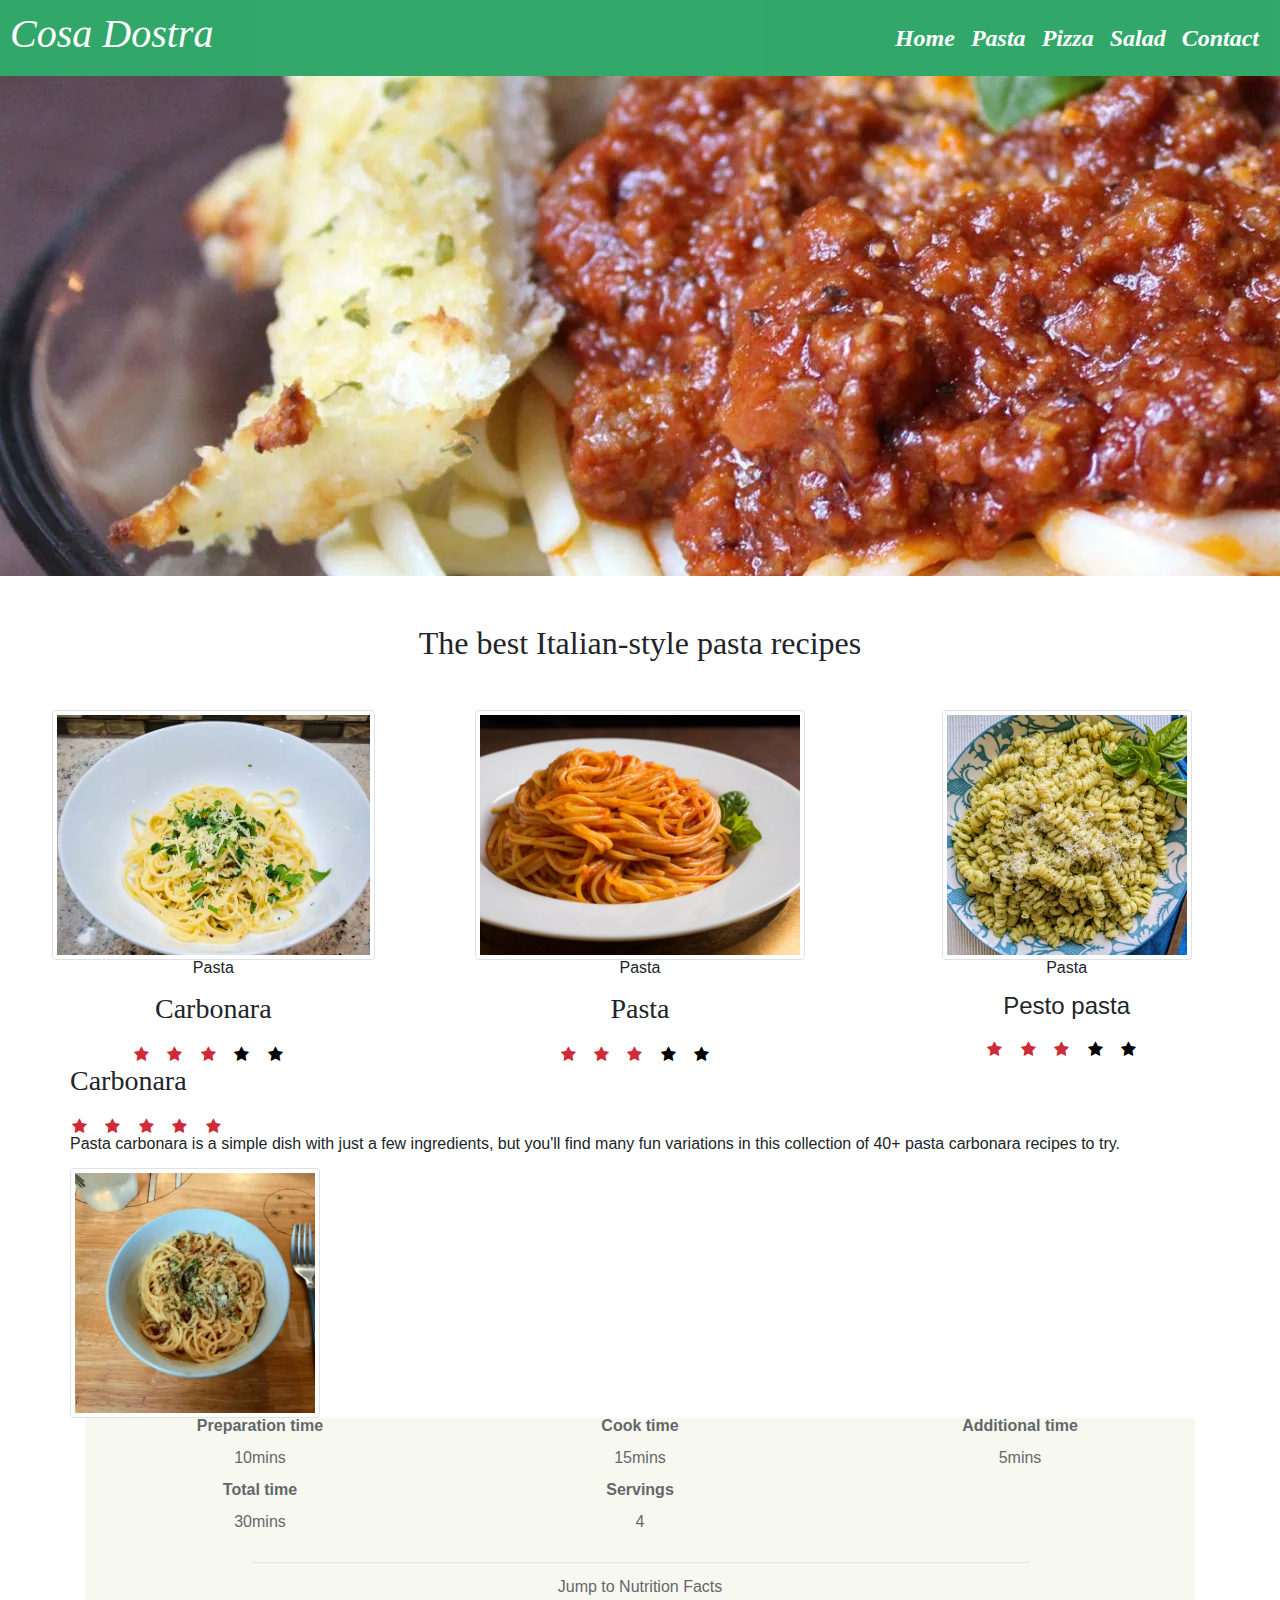
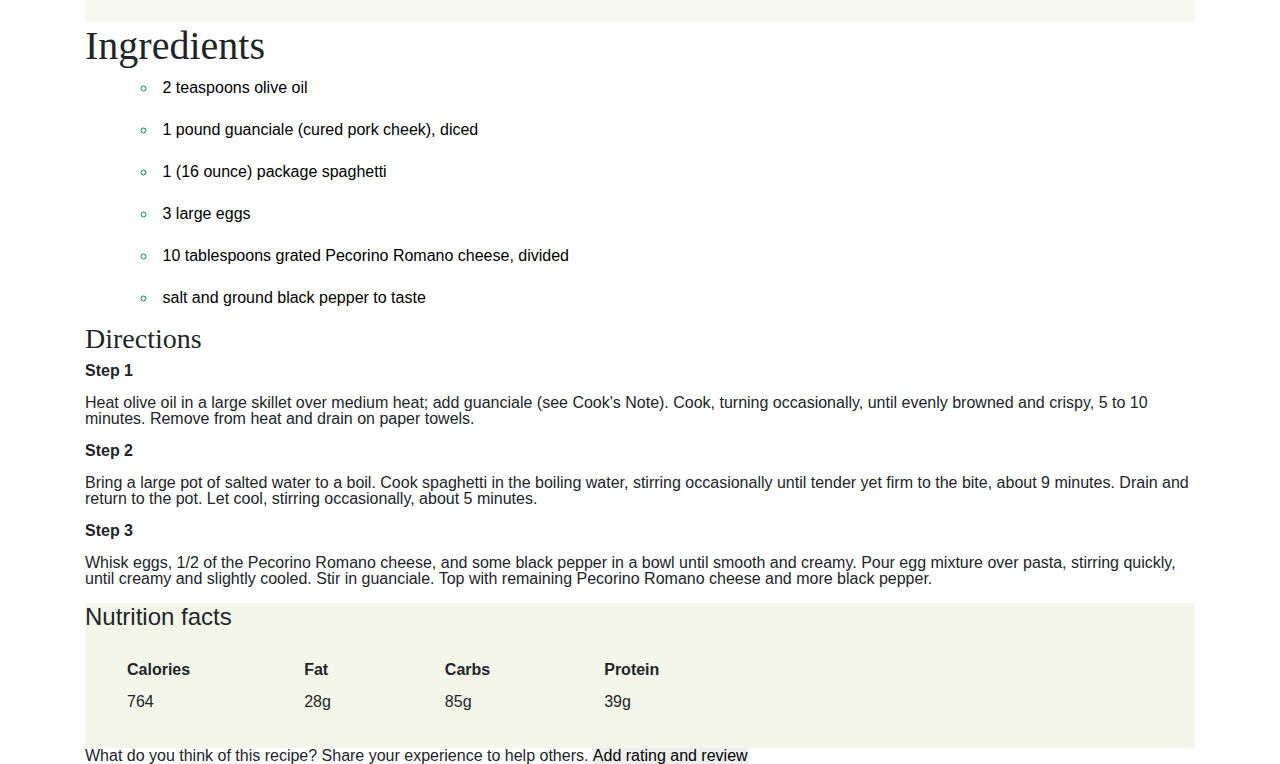
==== Pasta/index.html @ 14c946cf "fix header" ====
<!DOCTYPE html>
<html lang="en">

<head>
    <meta charset="UTF-8">
    <meta http-equiv="X-UA-Compatible" content="IE=edge">
    <meta name="viewport" content="width=device-width, initial-scale=1.0">
    <!--Bootstrap CSS -->
    <link rel="stylesheet" href="https://cdn.jsdelivr.net/npm/bootstrap@4.3.1/dist/css/bootstrap.min.css" integrity="sha384-ggOyR0iXCbMQv3Xipma34MD+dH/1fQ784/j6cY/iJTQUOhcWr7x9JvoRxT2MZw1T" crossorigin="anonymous">
    <link rel="stylesheet" href="style.css" />
    <title>The best Italian-style pasta recipes</title>
</head>

<body>
 <div class="pasta">
    <div class="nav-container">
        <div class="row">
            <div class="col-3">
                <h1 class="cosadostra">Cosa&nbsp;Dostra</h1>
            </div>
            <div class="col-9 align-self-end justify-content-end align-content-end">
                <div class="row justify-content-end">
                    <ul id="home">
                        <li><a href="#" class="">Home</a>
                        </li>
                        <li>
                            <a href="./Pasta/index.html" class="">Pasta</a>
                        </li>
                        <li>
                            <a
                            href="./Pizza/index.html" class="">Pizza</a>
                        </li>
                        <li>
                            <a
                            href="./Salad/index.html" class="">Salad</a>
                        </li>
                        <li>
                            <a href="#contact" class="">Contact</a>
                        </li>
                    </ul>
                </div>
            </div>
        </div>
    </div>
    <div class="pasta-recepies">
        <div class="main-image">
            <image src="../assets/pasta-main-image.jpg"></image>
            <div class="container-fluid">
                <h2 class="text-center my-5">The best Italian-style pasta recipes</h2>
                <div class="row">
                    <div class="col-sm-4">
                        <img class="img-thumbnail mx-auto d-block" src="../assets/spagetti-aglio-e-olio.jpg"></img>
                        <p class="text-center">Pasta</p>
                        <h3 class="text-weight-bolt text-center">Carbonara</h3>
                        <div class="raiting">
                            <link rel="stylesheet" href="https://cdnjs.cloudflare.com/ajax/libs/font-awesome/4.7.0/css/font-awesome.min.css">
                            <span class="fa fa-star checked"></span>
                            <span class="fa fa-star checked"></span>
                            <span class="fa fa-star checked"></span>
                            <span class="fa fa-star"></span>
                            <span class="fa fa-star"></span>
                        </div>
                    </div>
                    <div class="col-sm-4">
                        <img class="img-thumbnail mx-auto d-block" src="../assets/pasta.jpg"></img>
                        <p class="text-center">Pasta</p>
                        <h3 class="text-weight-bolt text-center">Pasta</h3>
                        <div class="raiting">
                            <link rel="stylesheet" href="https://cdnjs.cloudflare.com/ajax/libs/font-awesome/4.7.0/css/font-awesome.min.css">
                            <span class="fa fa-star checked"></span>
                            <span class="fa fa-star checked"></span>
                            <span class="fa fa-star checked"></span>
                            <span class="fa fa-star"></span>
                            <span class="fa fa-star"></span>
                        </div>
                    </div>
                    <div class="col-sm-4">
                        <img class="img-thumbnail mx-auto d-block" src="../assets/pesto-pasta.jpg"></img>
                        <p class="text-center">Pasta</p>
                        <h4 class="text-center">Pesto pasta</h4>
                        <div class="raiting">
                            <link rel="stylesheet" href="https://cdnjs.cloudflare.com/ajax/libs/font-awesome/4.7.0/css/font-awesome.min.css">
                            <span class="fa fa-star checked"></span>
                            <span class="fa fa-star checked"></span>
                            <span class="fa fa-star checked"></span>
                            <span class="fa fa-star"></span>
                            <span class="fa fa-star"></span>
                        </div>
                    </div>
                </div>
            </div>
            <div class="full-recepie">
                <div class="container">
                    <div class="row">
                        <div class="column-sm">
                            <h3>Carbonara</h3>
                            <div class="raiting">
                                <link rel="stylesheet" href="https://cdnjs.cloudflare.com/ajax/libs/font-awesome/4.7.0/css/font-awesome.min.css">
                                <span class="fa fa-star checked"></span>
                                <span class="fa fa-star checked"></span>
                                <span class="fa fa-star checked"></span>
                                <span class="fa fa-star checked"></span>
                                <span class="fa fa-star checked"></span>
                            </div>
                        </div>
                    </div>
                    <div class="row">
                        <div class="column-ml">
                            <p>Pasta carbonara is a simple dish with just a few ingredients, but you'll find many fun variations in this collection of 40+ pasta carbonara recipes to try.</p>
                        </div>
                    </div>
                    <div class="row">
                        <div class="column-sm">
                            <img class="img-thumbnail px-auto" src="../assets/carbonara.jpg">
                        </div>
                </div>
                <div class="recipe-data">
                    <div class="row">
                        <div class="col-sm">
                            <p class="font-weight-bold text-center">Preparation time</p>
                            <p class="text-center">10mins</p>
                        </div>
                        <div class="col-sm">
                            <p class="font-weight-bold text-center">Cook time</p>
                            <p class="text-center">15mins</p>
                        </div>
                        <div class="col-sm">
                            <p class="font-weight-bold text-center">Additional time</p>
                            <p class="text-center">5mins</p>
                        </div>
                    </div>
                    <div class="row">
                        <div class="col-sm">
                            <p class="font-weight-bold text-center">Total time</p>
                            <p class="text-center">30mins</p>
                        </div>
                        <div class="col-sm">
                            <p class="font-weight-bold text-center">Servings</p>
                            <p class="text-center">4</p>
                        </div>
                        <div class="col-sm">
                        </div>
                    </div>
                    <hr>
                    <div class="jump-to">
                        <p  class="text-center">Jump to Nutrition Facts</p>
                    </div>
                </div>
                <div class="ingredients">
                    <h1>Ingredients</h1>
                    <ul>
                        <li>
                            <span>
                                2 teaspoons olive oil
                            </span>
                            
                        </li>
                        <br>
                        <li>
                            <span>
                                1 pound guanciale (cured pork cheek), diced
                            </span>
                        </li>
                        <br>
                        <li>
                            <span>
                            1 (16 ounce) package spaghetti
                            <span>
                        </li>
                        <br>
                        <li>
                            <span>
                            3 large eggs
                            </span>
                        </li>
                        <br>
                        <li>
                            <span>
                            10 tablespoons grated Pecorino Romano cheese, divided
                            </span>
                        </li>
                        <br>
                        <li>
                            <span>
                                salt and ground black pepper to taste
                            </span>
                        </li>
                    </ul>
                </div>
                <div class="directions">
                    <h3>Directions</h3>
                    <p class="font-weight-bold">Step 1</p>
                    <p>Heat olive oil in a large skillet over medium heat; add guanciale (see Cook's Note). Cook, turning occasionally, until evenly browned and crispy, 5 to 10 minutes. Remove from heat and drain on paper towels.</p>
                    <p class="font-weight-bold">Step 2</p>
                    <p>Bring a large pot of salted water to a boil. Cook spaghetti in the boiling water, stirring occasionally until tender yet firm to the bite, about 9 minutes. Drain and return to the pot. Let cool, stirring occasionally, about 5 minutes.</p>
                    <p class="font-weight-bold">Step 3</p>
                    <p>Whisk eggs, 1/2 of the Pecorino Romano cheese, and some black pepper in a bowl until smooth and creamy. Pour egg mixture over pasta, stirring quickly, until creamy and slightly cooled. Stir in guanciale. Top with remaining Pecorino Romano cheese and more black pepper.</p>
                </div>
                <div class="nutrition-facts">
                    <div class="row">
                        <div class="col">
                            <h4>Nutrition facts</h4>
                        </div>
                    </div>
                    <div class="row">
                        <div class="col-xs">
                            <p class="font-weight-bold">Calories</p>
                            <p>764</p>
                        </div>
                        <div class="col-xs">
                            <p class="font-weight-bold">Fat</p>
                            <p>28g</p>
                        </div>
                        <div class="col-xs">
                            <p class="font-weight-bold">Carbs</p>
                            <p>85g</p>
                        </div>
                        <div class="col-xs">
                            <p class="font-weight-bold">Protein</p>
                            <p>39g</p>
                        </div>
                    </div>
                </div>
            <div class="votation">

            What do you think of this recipe? Share your experience to help others.
            <button>Add rating and review</button>
        </div>
</body>

</html>
---- Pasta/style.css ----
/* http://meyerweb.com/eric/tools/css/reset/ 
   v2.0 | 20110126
   License: none (public domain)
*/
* {
	margin: 0;
	padding: 0;
	border: 0;
	font-size: 100%;
	font: inherit;
	vertical-align: baseline;
}
/* HTML5 display-role reset for older browsers */
article, aside, details, figcaption, figure, 
footer, header, hgroup, menu, nav, section {
	display: block;
}
body {
	line-height: 1;
}
ol, ul {
	list-style: none;
}
blockquote, q {
	quotes: none;
}
blockquote:before, blockquote:after,
q:before, q:after {
	content: '';
	content: none;
}
table {
	border-collapse: collapse;
	border-spacing: 0;
}
body::-webkit-scrollbar{
  display: none;
}

@import url('https://fonts.googleapis.com/css2?family=Fasthand&family=Libre+Baskerville:ital,wght@0,400;0,700;1,400&display=swap');
@import url('https://fonts.googleapis.com/css?family=Open+Sans&display=swap');
@import url('https://fonts.googleapis.com/css2?family=Fasthand&family=Libre+Baskerville:ital,wght@0,400;0,700;1,400&display=swap');


.nav-container {
	padding: 10px;
  background-color: #009246;
  color:white;
  opacity: 0.8;
  font-family: Fasthand, serif;
  font-style:italic;
  width:100;
}


.nav-container ul li a {
  font-size: 1.5em;
  font-weight: bold;
  border-radius: 20px;
  padding: 6px;
  color:white;	
}

.nav-container ul li a:hover {
background: white;
color: #009246;
text-decoration: none;  
}

li {
  display: inline-block;
  margin-top: 10px;
}

ul {
  margin-right: 20px;
}

header ul li a {
  font-size: 1.5em;
  font-weight: bold;
  border-radius: 20px;
  padding: 6px;
  color:white;	
}

header ul li a:hover {
background: white;
color: #009246;
text-decoration: none;  
}

h1,h2,h3 {
	font-family: "Libre Baskerville", serif;
}
* {
	margin: 0;
	padding: 0;
	border: 0;
	font-size: 100%;
	font: inherit;
	vertical-align: baseline;
}
/* HTML5 display-role reset for older browsers */
article, aside, details, figcaption, figure, 
footer, header, hgroup, menu, nav, section {
	display: block;
}
body {
	line-height: 1;
}
.nav-container ol, ul {
	list-style: none;
}
blockquote, q {
	quotes: none;
}
blockquote:before, blockquote:after,
q:before, q:after {
	content: '';
	content: none;
}
table {
	border-collapse: collapse;
	border-spacing: 0;
}
.pasta div {
	border:2 px solid black;
}
.recepie-image img {
	max-width: 50%; 	
}
.main-image image {
	max-height: 20%;
}
.raiting .checked {
  color: #CE2B37;
}
.carbonara {
	border: 2 px solid black;
	padding-left: auto;
	padding-right: auto;
	width: 70%;
	padding-left: 10%;
}
.recipe-data {
	background-color: #f5f6ea;
	opacity: 0.7;
}
.recipe-data .jump-to {
	padding-left: auto;
	padding-right: auto;
	padding-bottom: 1%;
}
.recipe-data hr {
	color: black;
	width: 70%;
	margin-left: auto;
	margin-right: auto;
}
.ingredients ul {
	padding-left: 5%;
}
.ingredients ul > li {
	color: #009246;
	display: list-item;
	list-style-position: inside;
	list-style-type: circle;
}
.ingredients ul > li:hover {
	color: #CE2B37;
	
}
.ingredients ul>li span {
	color: black;
}
.raiting {
    overflow: hidden; 
    text-align: center;
}
.raiting span {
    color: black;
    display: inline-block;
    /* float:left;  remove */
    margin: 10px 10px 0 0;
    padding: 2px 2px;
}
.nutrition-facts {
	background-color: #f5f6ea;
}
.nutrition-facts .row {
	padding-bottom: 2%;
}
.nutrition-facts .row .col-xs {
	padding-right: 5%;
	padding-left: 5%;
}

.img-thumbnail {
	max-width: max-content;
  max-height: 250px;
}
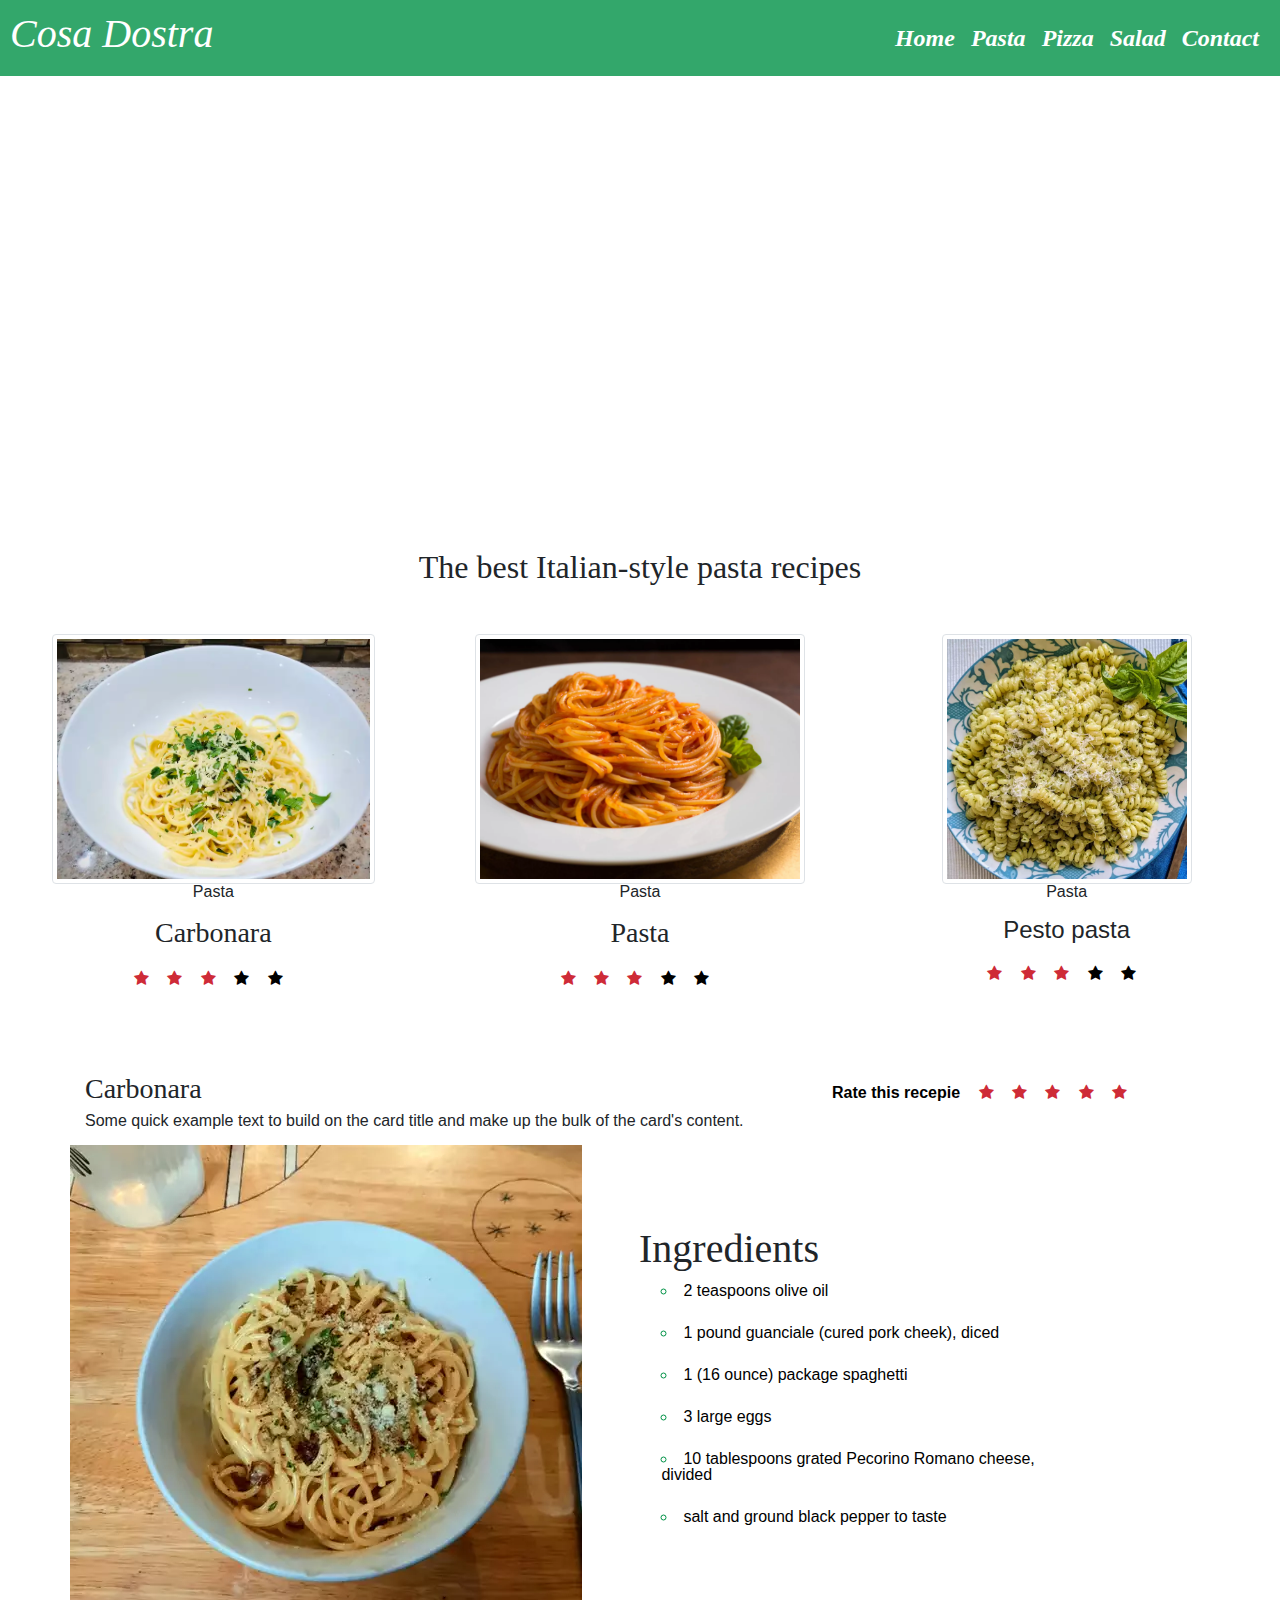
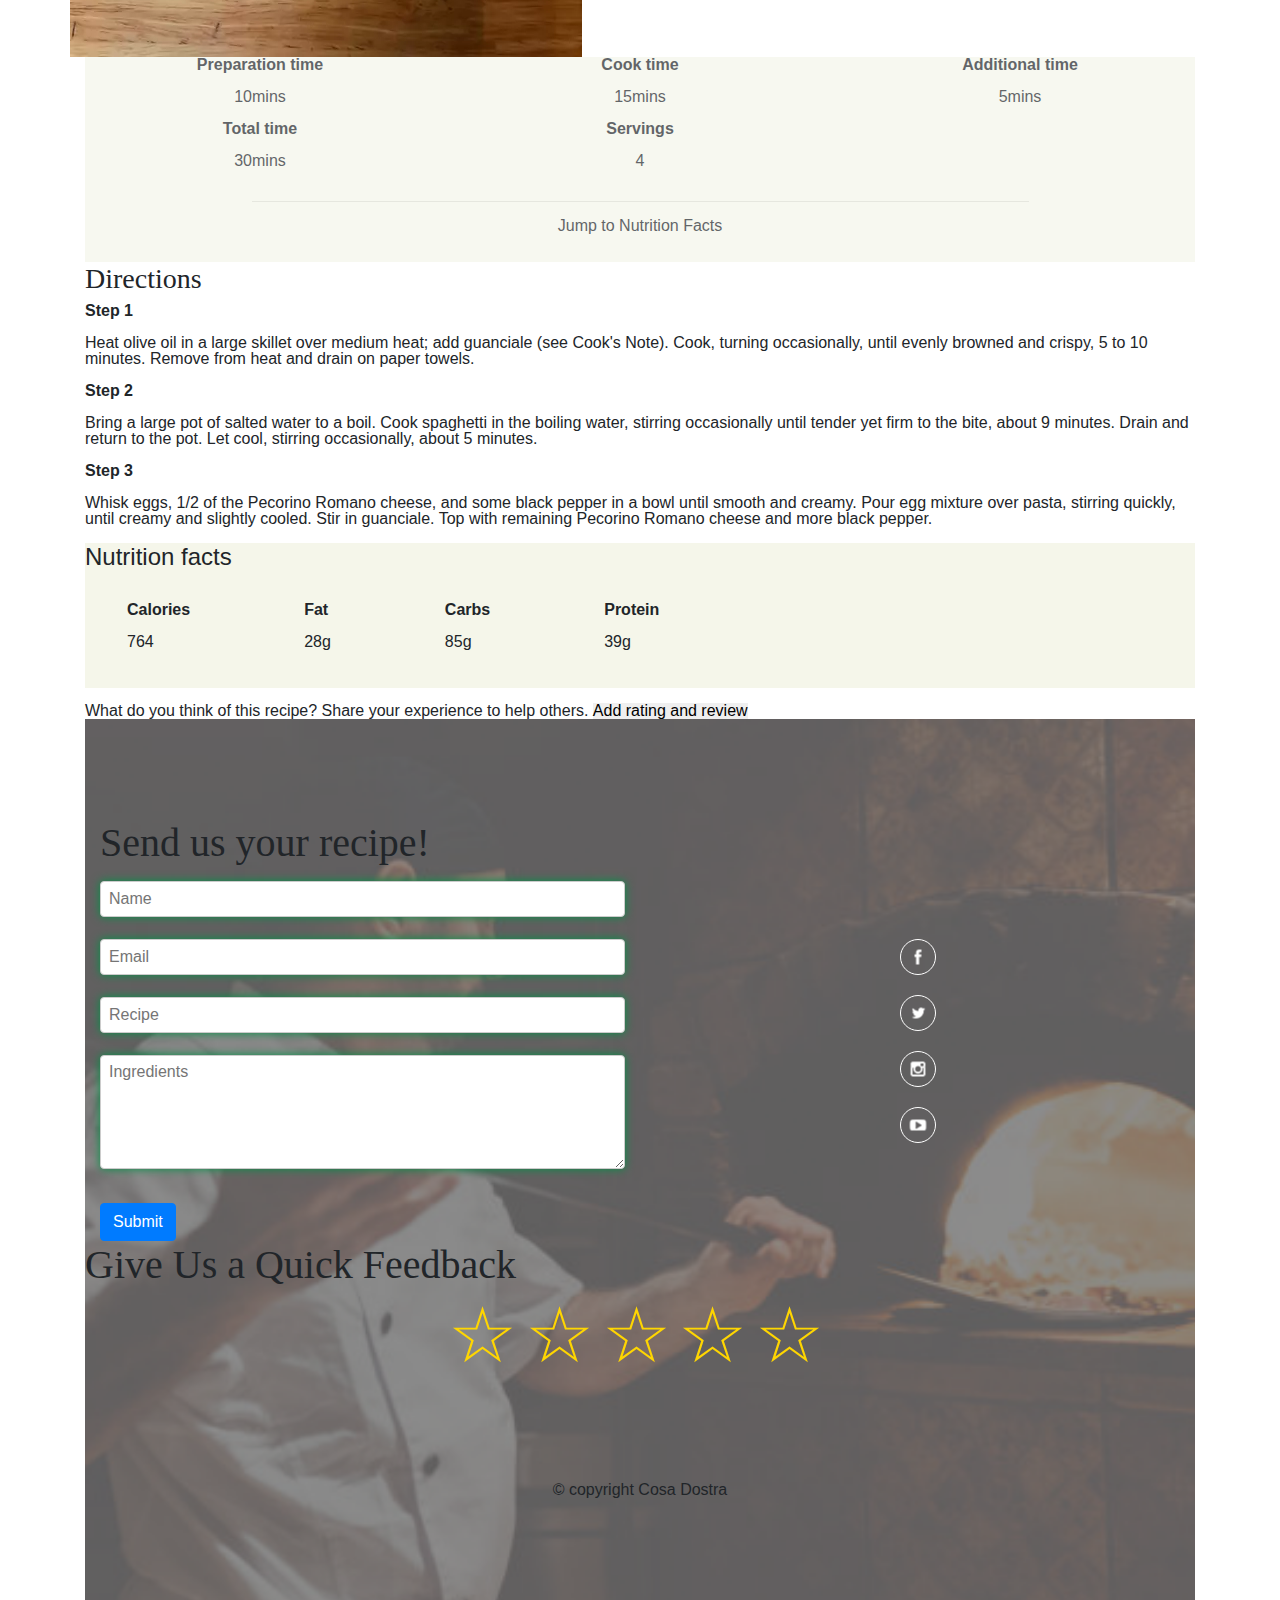
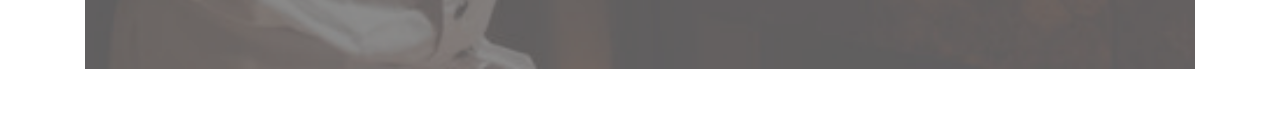
==== commit c89d4552: "change main image improve recepie body" ====
--- a/Pasta/index.html
+++ b/Pasta/index.html
@@ -44,7 +44,7 @@
     </div>
     <div class="pasta-recepies">
         <div class="main-image">
-            <image src="../assets/pasta-main-image.jpg"></image>
+            <div class="img" src="../assets/welcome_img.jpg"></div>
             <div class="container-fluid">
                 <h2 class="text-center my-5">The best Italian-style pasta recipes</h2>
                 <div class="row">
@@ -92,9 +92,13 @@
             <div class="full-recepie">
                 <div class="container">
                     <div class="row">
-                        <div class="column-sm">
-                            <h3>Carbonara</h3>
+                        <div class="col-8">
+                            <h3 class="text-left">Carbonara</h3>
+                            <p class="text-left">Some quick example text to build on the card title and make up the bulk of the card's content.</p>
+                        </div>
+                        <div col-4>
                             <div class="raiting">
+                                <span class="font-weight-bold"> Rate this recepie</span>
                                 <link rel="stylesheet" href="https://cdnjs.cloudflare.com/ajax/libs/font-awesome/4.7.0/css/font-awesome.min.css">
                                 <span class="fa fa-star checked"></span>
                                 <span class="fa fa-star checked"></span>
@@ -104,14 +108,57 @@
                             </div>
                         </div>
                     </div>
-                    <div class="row">
-                        <div class="column-ml">
-                            <p>Pasta carbonara is a simple dish with just a few ingredients, but you'll find many fun variations in this collection of 40+ pasta carbonara recipes to try.</p>
-                        </div>
-                    </div>
-                    <div class="row">
-                        <div class="column-sm">
-                            <img class="img-thumbnail px-auto" src="../assets/carbonara.jpg">
+                        <div class="row">
+                            <div class="column-sm-4">
+                                <div>
+                                    <img class="" src="../assets/carbonara.jpg" alt="Pasta Carbonara">
+                                </div>
+                            </div>
+                            <div class="ingredients column-sm-8">
+                                <div>
+                                <h1>Ingredients</h1>
+                                <ul>
+                                    <li>
+                                        <span>
+                                            2 teaspoons olive oil
+                                        </span>
+                                        
+                                    </li>
+                                    <br>
+                                    <li>
+                                        <span>
+                                            1 pound guanciale (cured pork cheek), diced
+                                        </span>
+                                    </li>
+                                    <br>
+                                    <li>
+                                        <span>
+                                        1 (16 ounce) package spaghetti
+                                        <span>
+                                    </li>
+                                    <br>
+                                    <li>
+                                        <span>
+                                        3 large eggs
+                                        </span>
+                                    </li>
+                                    <br>
+                                    <li>
+                                        <span>
+                                        10 tablespoons grated Pecorino Romano cheese, divided
+                                        </span>
+                                    </li>
+                                    <br>
+                                    <li>
+                                        <span>
+                                            salt and ground black pepper to taste
+                                        </span>
+                                    </li>
+                                </ul>
+                            </div>
+                        </div>
+                    <div class="row">
+                        
                         </div>
                 </div>
                 <div class="recipe-data">
@@ -146,47 +193,7 @@
                         <p  class="text-center">Jump to Nutrition Facts</p>
                     </div>
                 </div>
-                <div class="ingredients">
-                    <h1>Ingredients</h1>
-                    <ul>
-                        <li>
-                            <span>
-                                2 teaspoons olive oil
-                            </span>
-                            
-                        </li>
-                        <br>
-                        <li>
-                            <span>
-                                1 pound guanciale (cured pork cheek), diced
-                            </span>
-                        </li>
-                        <br>
-                        <li>
-                            <span>
-                            1 (16 ounce) package spaghetti
-                            <span>
-                        </li>
-                        <br>
-                        <li>
-                            <span>
-                            3 large eggs
-                            </span>
-                        </li>
-                        <br>
-                        <li>
-                            <span>
-                            10 tablespoons grated Pecorino Romano cheese, divided
-                            </span>
-                        </li>
-                        <br>
-                        <li>
-                            <span>
-                                salt and ground black pepper to taste
-                            </span>
-                        </li>
-                    </ul>
-                </div>
+               
                 <div class="directions">
                     <h3>Directions</h3>
                     <p class="font-weight-bold">Step 1</p>
@@ -228,4 +235,46 @@
         </div>
 </body>
 
+<footer>
+    <div class="container contact">
+      <div class="row">
+        <div class="col-6">
+    <div class="form">
+      <h1>Send us your recipe!</h1>
+      <form action="action_page.php" id="contact">
+        <div class="info">
+          <input type="text" name="name" placeholder="Name" />
+          <input type="text" name="mail" placeholder="Email" />
+          <input type="text" name="recipe" placeholder="Recipe" />            
+        </div>
+        <div>
+          <textarea rows="6" placeholder="Ingredients"></textarea>
+        </div>
+        <button type="submit" href="action_page.php" class="btn btn-primary">Submit</button>
+      </form>
+    </div>
+  </div>
+  <div class="col-6 socialcol">
+    <div class="social d-flex flex-column align-items-center">
+      <a href="http://www.facebook.com"><img src="../assets/facebook.svg" alt="Facebook" class="social"></a>
+      <a href="http://www.twitter.com"><img src="../assets/twitter.svg" alt="Twitter" class="social"></a>
+      <a href="http://www.instagram.com"><img src="../assets/instagram.svg" alt="Instagram" class="social"></a>
+      <a href="http://www.youtube.com"><img src="../assets/youtube.svg" alt="YouTube" class="social"></a>
+       </div>      
+  </div>    
+  </div>
+  </div>
+  <h1>Give Us a Quick Feedback</h1>
+  
+  <div class="rating">
+  
+    <input type="radio" name="rating" value="5" id="5"><label for="5">☆</label>
+    <input type="radio" name="rating" value="4" id="4"><label for="4">☆</label>
+    <input type="radio" name="rating" value="3" id="3"><label for="3">☆</label>
+    <input type="radio" name="rating" value="2" id="2"><label for="2">☆</label>
+    <input type="radio" name="rating" value="1" id="1"><label for="1">☆</label>
+  </div>
+  <p class="copy text-center">&copy; copyright Cosa Dostra</p>
+  </footer>
+
 </html>--- a/Pasta/style.css
+++ b/Pasta/style.css
@@ -49,9 +49,10 @@
   opacity: 0.8;
   font-family: Fasthand, serif;
   font-style:italic;
-  width:100;
-}
-
+  position: fixed;
+  width: 100%;
+  z-index: 1;
+}
 
 .nav-container ul li a {
   font-size: 1.5em;
@@ -130,8 +131,11 @@
 .recepie-image img {
 	max-width: 50%; 	
 }
-.main-image image {
-	max-height: 20%;
+.main-image .img {
+	background: url(../assets/welcome_img.jpg) no-repeat center center fixed;
+	width: 100%;
+	height: 500px;
+	background-size: contain;
 }
 .raiting .checked {
   color: #CE2B37;
@@ -158,6 +162,10 @@
 	margin-left: auto;
 	margin-right: auto;
 }
+.ingredients {
+	padding-top: 7%;
+	padding-left: 5%;
+}
 .ingredients ul {
 	padding-left: 5%;
 }
@@ -177,6 +185,7 @@
 .raiting {
     overflow: hidden; 
     text-align: center;
+		padding-bottom: 5%;
 }
 .raiting span {
     color: black;
@@ -199,4 +208,90 @@
 .img-thumbnail {
 	max-width: max-content;
   max-height: 250px;
-}+}
+.full-recepie {
+	padding-top: 5%;
+	padding-bottom: 5%;
+}
+
+footer {
+  background-image: url("../assets/pizzabäcker.3.png");
+  background-size: cover;
+  background-repeat: no-repeat;
+  background-position: center;
+  height: 950px;
+  background-color: whitesmoke;
+}
+
+.contact h1 {
+  font-family: Fasthand, serif;
+}
+
+input[type="text"],
+input[type="search"],
+textarea {
+  width: 100%;
+  padding: 8px;
+  border: 1px solid #ccc;
+  border-radius: 4px;
+  box-sizing: border-box;
+  margin-top: 6px;
+  margin-bottom: 16px;
+  resize: vertical;
+  box-shadow: 0 0 10px #009246;
+}
+
+input[type="submit"]:hover {
+  background-color: #009246;
+}
+
+button {
+  margin-top: 15px !important;
+}
+.form,
+.copy {
+  margin-top: 100px;
+}
+.socialcol {
+  margin-top: 200px;
+}
+
+.social {
+  padding: 10px;
+  width: auto;
+}
+.rating {
+  display: flex;
+  flex-direction: row-reverse;
+  justify-content: center;
+}
+
+.rating > input{ display:none;}
+
+.rating > label {
+  position: relative;
+    width: 1em;
+    font-size: 6vw;
+    color: #FFD600;
+    cursor: pointer;
+}
+.rating > label::before{ 
+  content: "\2605";
+  position: absolute;
+  opacity: 0;
+}
+.rating > label:hover:before,
+.rating > label:hover ~ label:before {
+  opacity: 1 !important;
+}
+
+.rating > input:checked ~ label:before{
+  opacity:1;
+}
+
+.rating:hover > input:checked ~ label:before{ opacity: 0.4; }
+
+@media only screen and (max-width: 600px) {
+  h1{font-size: 14px;}
+  p{font-size: 12px;}
+}
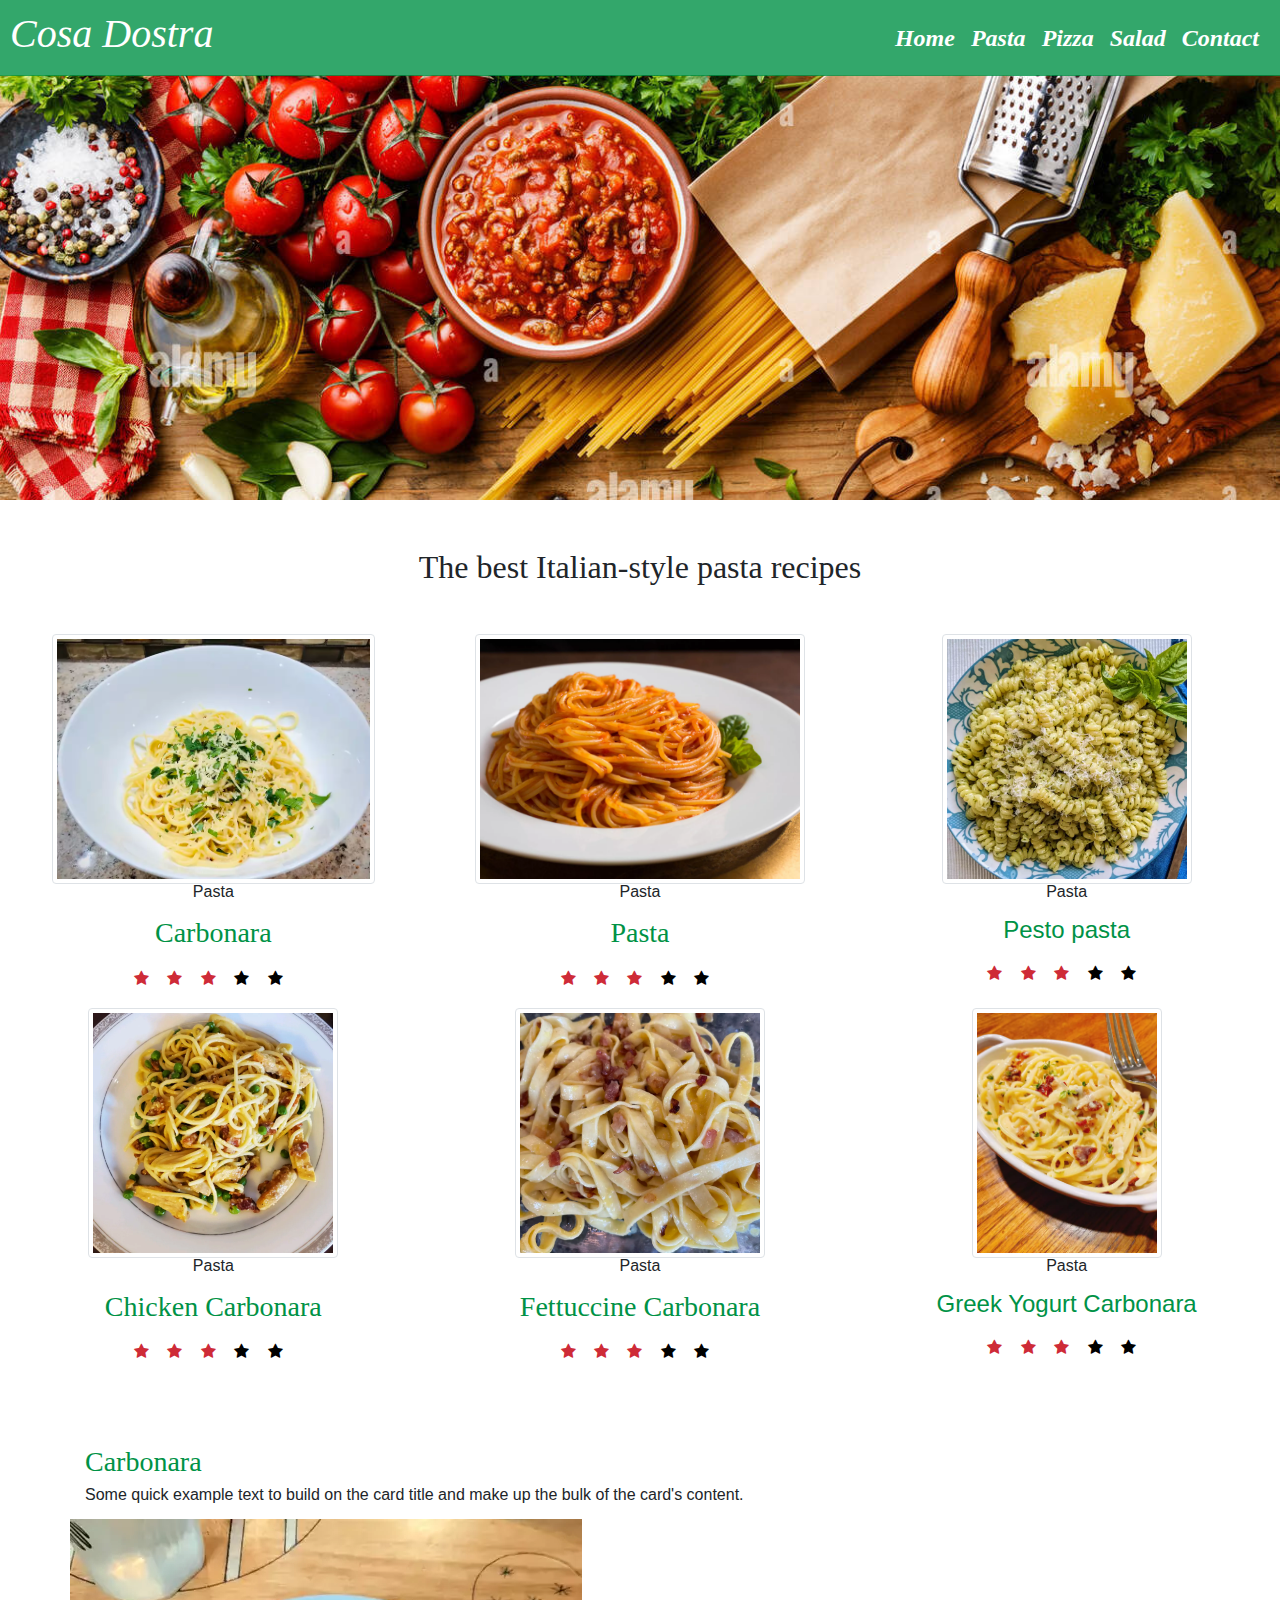
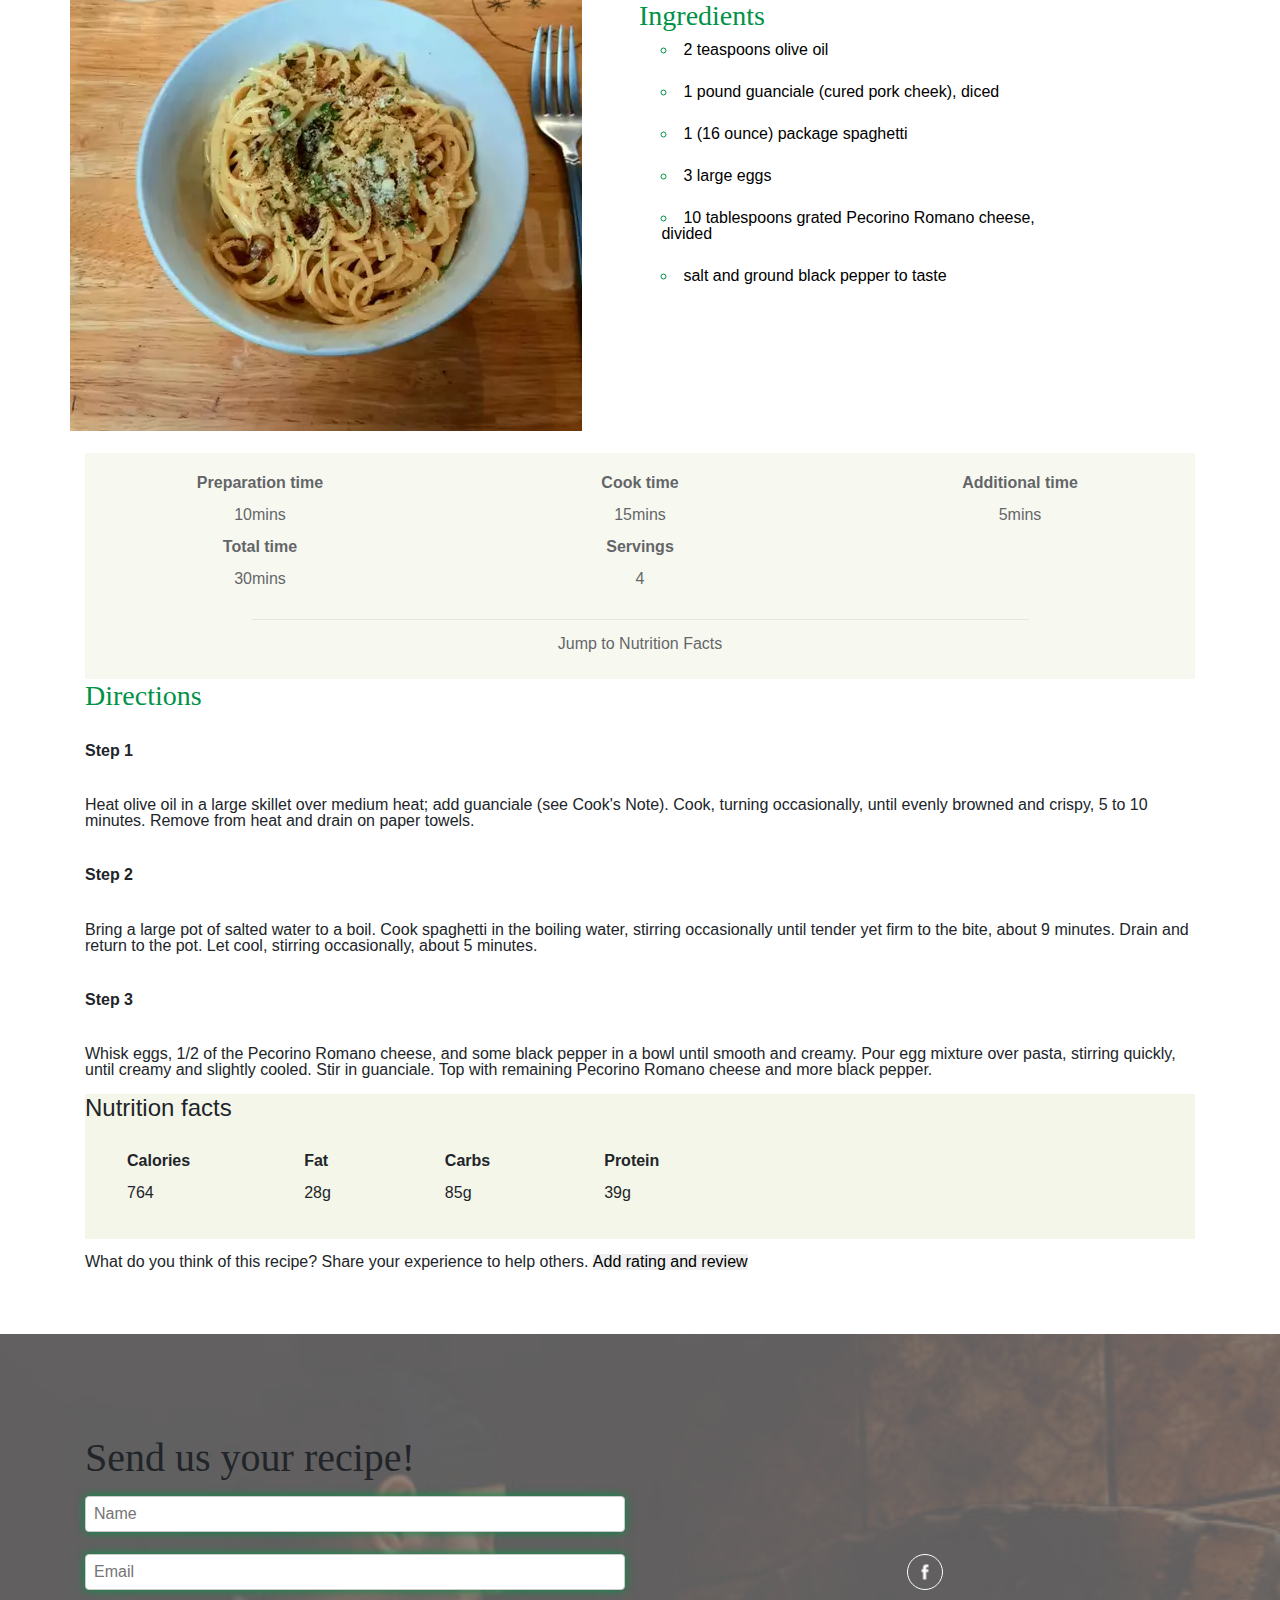
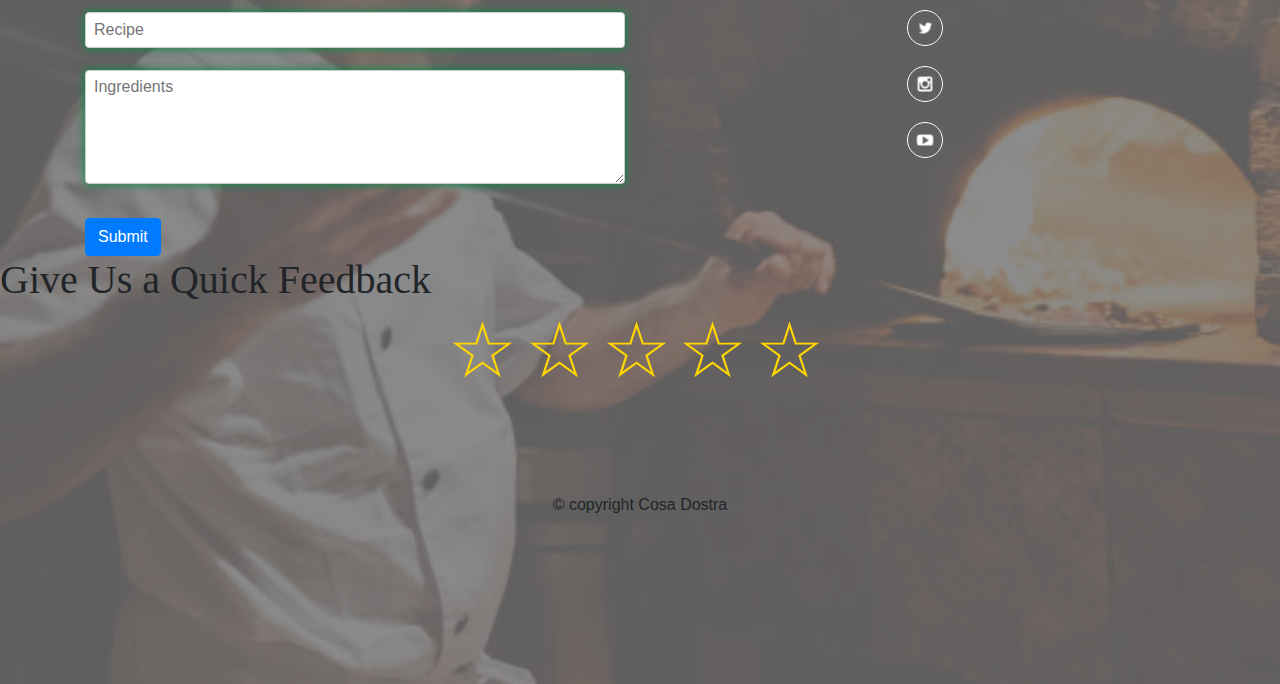
==== commit be27faab: "added one more row of recepies, checked paddings" ====
--- a/Pasta/index.html
+++ b/Pasta/index.html
@@ -51,7 +51,7 @@
                     <div class="col-sm-4">
                         <img class="img-thumbnail mx-auto d-block" src="../assets/spagetti-aglio-e-olio.jpg"></img>
                         <p class="text-center">Pasta</p>
-                        <h3 class="text-weight-bolt text-center">Carbonara</h3>
+                        <h3 class="text-weight-bolt text-center highlight">Carbonara</h3>
                         <div class="raiting">
                             <link rel="stylesheet" href="https://cdnjs.cloudflare.com/ajax/libs/font-awesome/4.7.0/css/font-awesome.min.css">
                             <span class="fa fa-star checked"></span>
@@ -64,7 +64,7 @@
                     <div class="col-sm-4">
                         <img class="img-thumbnail mx-auto d-block" src="../assets/pasta.jpg"></img>
                         <p class="text-center">Pasta</p>
-                        <h3 class="text-weight-bolt text-center">Pasta</h3>
+                        <h3 class="text-weight-bolt text-center highlight">Pasta</h3>
                         <div class="raiting">
                             <link rel="stylesheet" href="https://cdnjs.cloudflare.com/ajax/libs/font-awesome/4.7.0/css/font-awesome.min.css">
                             <span class="fa fa-star checked"></span>
@@ -77,7 +77,48 @@
                     <div class="col-sm-4">
                         <img class="img-thumbnail mx-auto d-block" src="../assets/pesto-pasta.jpg"></img>
                         <p class="text-center">Pasta</p>
-                        <h4 class="text-center">Pesto pasta</h4>
+                        <h4 class="text-center highlight">Pesto pasta</h4>
+                        <div class="raiting">
+                            <link rel="stylesheet" href="https://cdnjs.cloudflare.com/ajax/libs/font-awesome/4.7.0/css/font-awesome.min.css">
+                            <span class="fa fa-star checked"></span>
+                            <span class="fa fa-star checked"></span>
+                            <span class="fa fa-star checked"></span>
+                            <span class="fa fa-star"></span>
+                            <span class="fa fa-star"></span>
+                        </div>
+                    </div>
+                </div>
+                <div class="row">
+                    <div class="col-sm-4">
+                        <img class="img-thumbnail mx-auto d-block" src="../assets/pasta-chicken-carbonara.jpg"></img>
+                        <p class="text-center">Pasta</p>
+                        <h3 class="text-weight-bolt text-center highlight">Chicken Carbonara</h3>
+                        <div class="raiting">
+                            <link rel="stylesheet" href="https://cdnjs.cloudflare.com/ajax/libs/font-awesome/4.7.0/css/font-awesome.min.css">
+                            <span class="fa fa-star checked"></span>
+                            <span class="fa fa-star checked"></span>
+                            <span class="fa fa-star checked"></span>
+                            <span class="fa fa-star"></span>
+                            <span class="fa fa-star"></span>
+                        </div>
+                    </div>
+                    <div class="col-sm-4">
+                        <img class="img-thumbnail mx-auto d-block" src="../assets/pasta-fettuccini-carbonara.jpg"></img>
+                        <p class="text-center">Pasta</p>
+                        <h3 class="text-weight-bolt text-center highlight">Fettuccine Carbonara</h3>
+                        <div class="raiting">
+                            <link rel="stylesheet" href="https://cdnjs.cloudflare.com/ajax/libs/font-awesome/4.7.0/css/font-awesome.min.css">
+                            <span class="fa fa-star checked"></span>
+                            <span class="fa fa-star checked"></span>
+                            <span class="fa fa-star checked"></span>
+                            <span class="fa fa-star"></span>
+                            <span class="fa fa-star"></span>
+                        </div>
+                    </div>
+                    <div class="col-sm-4">
+                        <img class="img-thumbnail mx-auto d-block" src="../assets/pasta-greek-yogurt-carbonara.jpg"></img>
+                        <p class="text-center">Pasta</p>
+                        <h4 class="text-center highlight">Greek Yogurt Carbonara</h4>
                         <div class="raiting">
                             <link rel="stylesheet" href="https://cdnjs.cloudflare.com/ajax/libs/font-awesome/4.7.0/css/font-awesome.min.css">
                             <span class="fa fa-star checked"></span>
@@ -93,19 +134,11 @@
                 <div class="container">
                     <div class="row">
                         <div class="col-8">
-                            <h3 class="text-left">Carbonara</h3>
+                            <h3 class="text-left highlight">Carbonara</h3>
                             <p class="text-left">Some quick example text to build on the card title and make up the bulk of the card's content.</p>
                         </div>
                         <div col-4>
-                            <div class="raiting">
-                                <span class="font-weight-bold"> Rate this recepie</span>
-                                <link rel="stylesheet" href="https://cdnjs.cloudflare.com/ajax/libs/font-awesome/4.7.0/css/font-awesome.min.css">
-                                <span class="fa fa-star checked"></span>
-                                <span class="fa fa-star checked"></span>
-                                <span class="fa fa-star checked"></span>
-                                <span class="fa fa-star checked"></span>
-                                <span class="fa fa-star checked"></span>
-                            </div>
+                            
                         </div>
                     </div>
                         <div class="row">
@@ -116,7 +149,7 @@
                             </div>
                             <div class="ingredients column-sm-8">
                                 <div>
-                                <h1>Ingredients</h1>
+                                <h3 class="highlight">Ingredients</h3>
                                 <ul>
                                     <li>
                                         <span>
@@ -195,7 +228,7 @@
                 </div>
                
                 <div class="directions">
-                    <h3>Directions</h3>
+                    <h3 class="highlight">Directions</h3>
                     <p class="font-weight-bold">Step 1</p>
                     <p>Heat olive oil in a large skillet over medium heat; add guanciale (see Cook's Note). Cook, turning occasionally, until evenly browned and crispy, 5 to 10 minutes. Remove from heat and drain on paper towels.</p>
                     <p class="font-weight-bold">Step 2</p>
@@ -233,6 +266,8 @@
             What do you think of this recipe? Share your experience to help others.
             <button>Add rating and review</button>
         </div>
+    </div>
+</div>
 </body>
 
 <footer>
--- a/Pasta/style.css
+++ b/Pasta/style.css
@@ -15,9 +15,9 @@
 footer, header, hgroup, menu, nav, section {
 	display: block;
 }
-body {
+/*body {
 	line-height: 1;
-}
+}*/
 ol, ul {
 	list-style: none;
 }
@@ -67,7 +67,12 @@
 color: #009246;
 text-decoration: none;  
 }
-
+.highlight {
+  color: #009246;
+}
+.highlight:hover {
+  color: #CE2B37;
+}
 li {
   display: inline-block;
   margin-top: 10px;
@@ -148,8 +153,10 @@
 	padding-left: 10%;
 }
 .recipe-data {
+  margin-top: 2%;
 	background-color: #f5f6ea;
 	opacity: 0.7;
+  padding-top: 2%;
 }
 .recipe-data .jump-to {
 	padding-left: auto;
@@ -213,7 +220,10 @@
 	padding-top: 5%;
 	padding-bottom: 5%;
 }
-
+.directions p {
+  padding-top: 2%;
+  line-height: 1,5 em;
+}
 footer {
   background-image: url("../assets/pizzabäcker.3.png");
   background-size: cover;
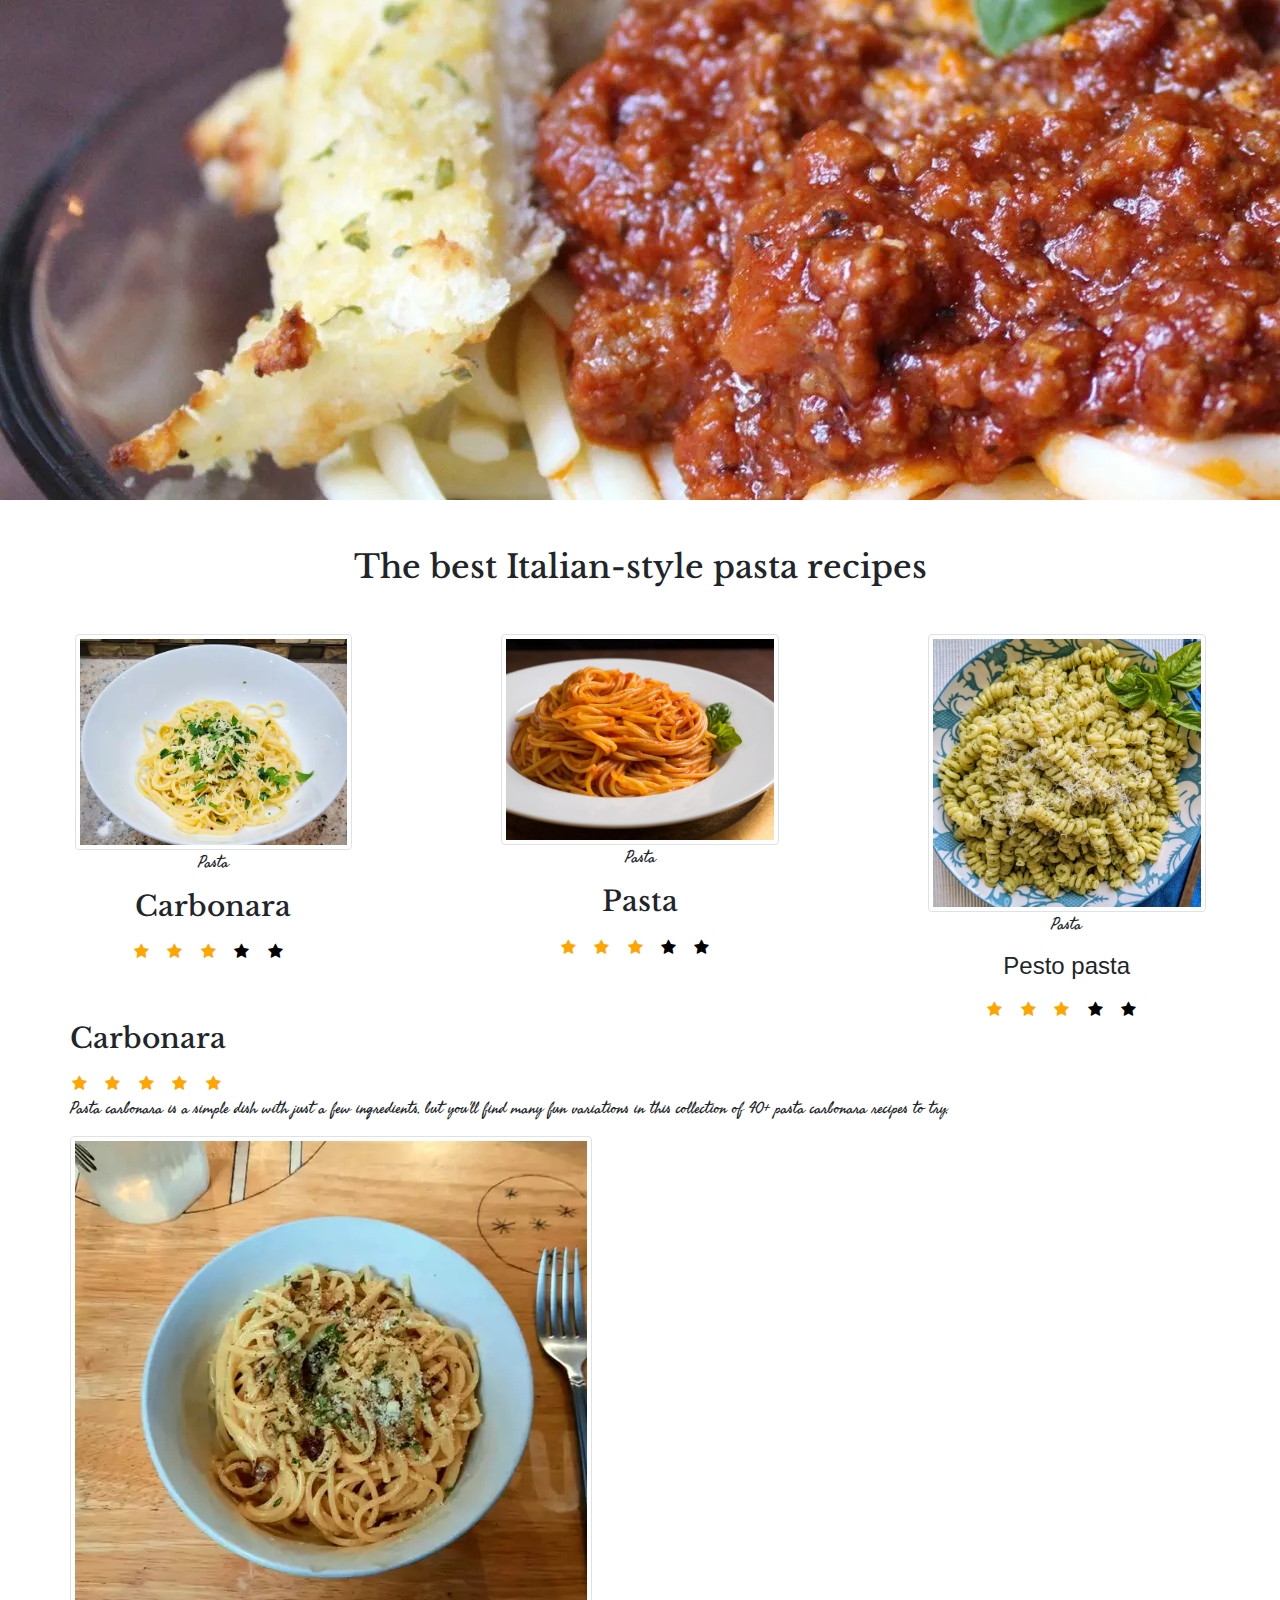
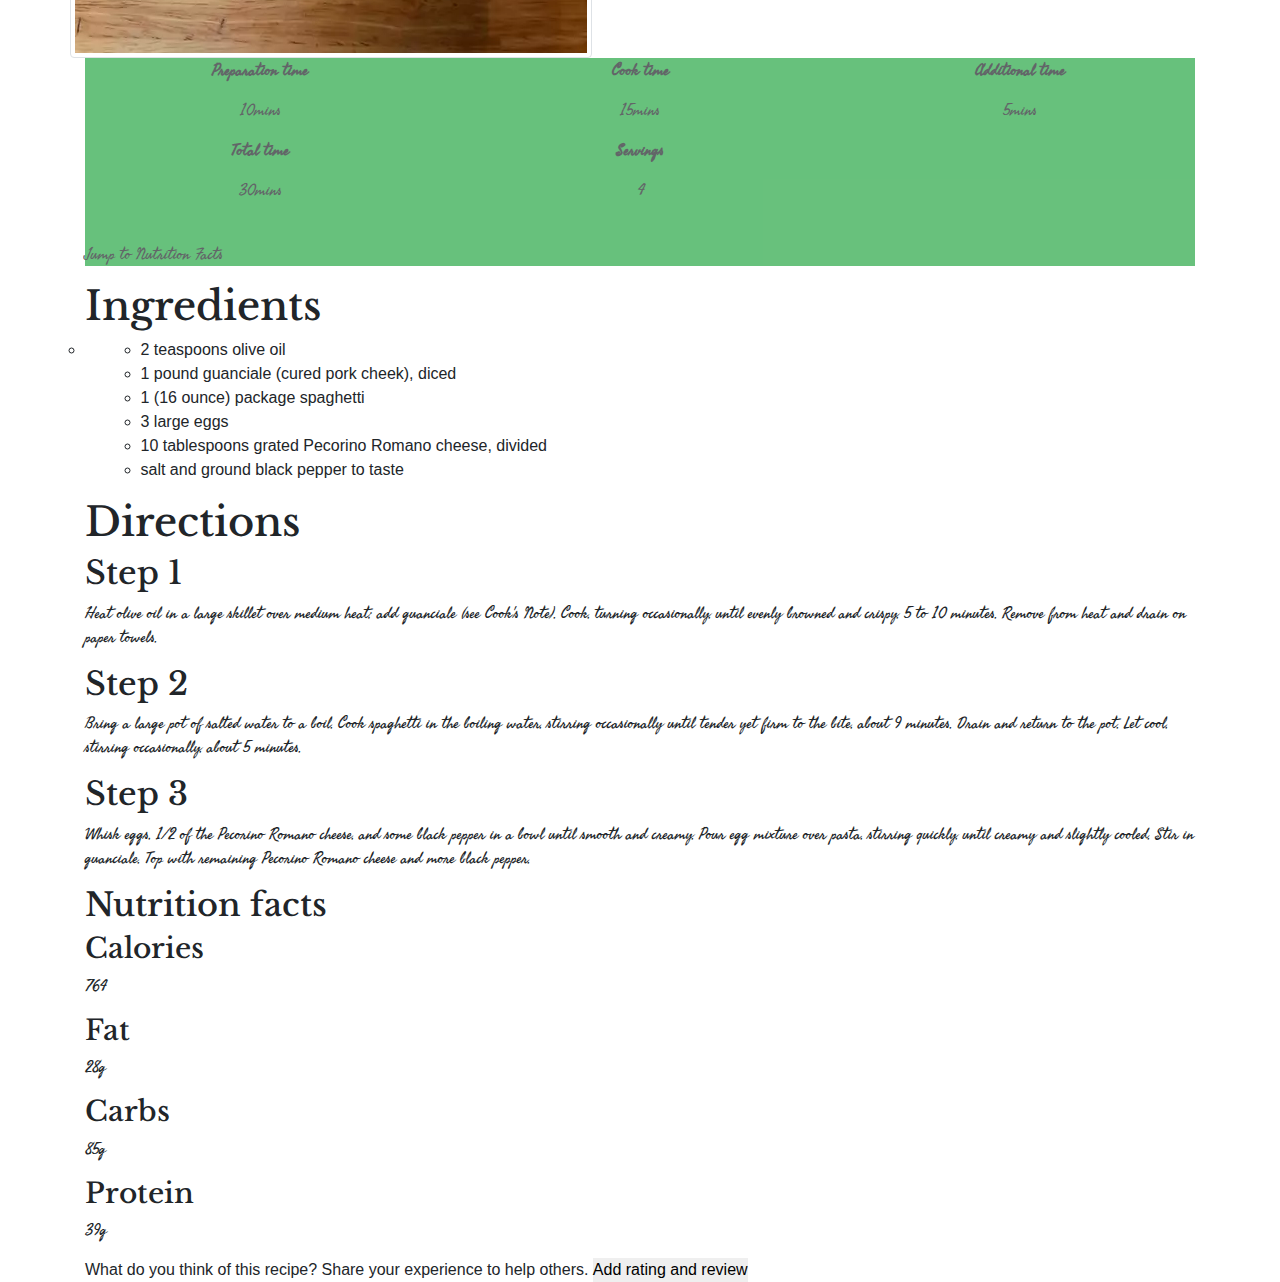
==== commit 1d16a2a6: "Merge branch 'pizza' of github.com:Apollosport/LetsCook into pizza" ====
--- a/Pasta/index.html
+++ b/Pasta/index.html
@@ -2,199 +2,93 @@
 <html lang="en">
 
 <head>
+    <link rel="stylesheet" href="style.css" />
     <meta charset="UTF-8">
     <meta http-equiv="X-UA-Compatible" content="IE=edge">
     <meta name="viewport" content="width=device-width, initial-scale=1.0">
     <!--Bootstrap CSS -->
     <link rel="stylesheet" href="https://cdn.jsdelivr.net/npm/bootstrap@4.3.1/dist/css/bootstrap.min.css" integrity="sha384-ggOyR0iXCbMQv3Xipma34MD+dH/1fQ784/j6cY/iJTQUOhcWr7x9JvoRxT2MZw1T" crossorigin="anonymous">
-    <link rel="stylesheet" href="style.css" />
     <title>The best Italian-style pasta recipes</title>
 </head>
 
 <body>
  <div class="pasta">
-    <div class="nav-container">
-        <div class="row">
-            <div class="col-3">
-                <h1 class="cosadostra">Cosa&nbsp;Dostra</h1>
-            </div>
-            <div class="col-9 align-self-end justify-content-end align-content-end">
-                <div class="row justify-content-end">
-                    <ul id="home">
-                        <li><a href="#" class="">Home</a>
-                        </li>
-                        <li>
-                            <a href="./Pasta/index.html" class="">Pasta</a>
-                        </li>
-                        <li>
-                            <a
-                            href="./Pizza/index.html" class="">Pizza</a>
-                        </li>
-                        <li>
-                            <a
-                            href="./Salad/index.html" class="">Salad</a>
-                        </li>
-                        <li>
-                            <a href="#contact" class="">Contact</a>
-                        </li>
-                    </ul>
-                </div>
-            </div>
-        </div>
-    </div>
+    <nav>
+        <!--Here the navigation comes-->
+    </nav>
     <div class="pasta-recepies">
         <div class="main-image">
-            <div class="img" src="../assets/welcome_img.jpg"></div>
+            <image src="../assets/pasta-main-image.jpg"></image>
             <div class="container-fluid">
                 <h2 class="text-center my-5">The best Italian-style pasta recipes</h2>
                 <div class="row">
-                    <div class="col-sm-4">
-                        <img class="img-thumbnail mx-auto d-block" src="../assets/spagetti-aglio-e-olio.jpg"></img>
-                        <p class="text-center">Pasta</p>
-                        <h3 class="text-weight-bolt text-center highlight">Carbonara</h3>
-                        <div class="raiting">
-                            <link rel="stylesheet" href="https://cdnjs.cloudflare.com/ajax/libs/font-awesome/4.7.0/css/font-awesome.min.css">
-                            <span class="fa fa-star checked"></span>
-                            <span class="fa fa-star checked"></span>
-                            <span class="fa fa-star checked"></span>
-                            <span class="fa fa-star"></span>
-                            <span class="fa fa-star"></span>
-                        </div>
-                    </div>
-                    <div class="col-sm-4">
-                        <img class="img-thumbnail mx-auto d-block" src="../assets/pasta.jpg"></img>
-                        <p class="text-center">Pasta</p>
-                        <h3 class="text-weight-bolt text-center highlight">Pasta</h3>
-                        <div class="raiting">
-                            <link rel="stylesheet" href="https://cdnjs.cloudflare.com/ajax/libs/font-awesome/4.7.0/css/font-awesome.min.css">
-                            <span class="fa fa-star checked"></span>
-                            <span class="fa fa-star checked"></span>
-                            <span class="fa fa-star checked"></span>
-                            <span class="fa fa-star"></span>
-                            <span class="fa fa-star"></span>
-                        </div>
-                    </div>
-                    <div class="col-sm-4">
-                        <img class="img-thumbnail mx-auto d-block" src="../assets/pesto-pasta.jpg"></img>
-                        <p class="text-center">Pasta</p>
-                        <h4 class="text-center highlight">Pesto pasta</h4>
-                        <div class="raiting">
-                            <link rel="stylesheet" href="https://cdnjs.cloudflare.com/ajax/libs/font-awesome/4.7.0/css/font-awesome.min.css">
-                            <span class="fa fa-star checked"></span>
-                            <span class="fa fa-star checked"></span>
-                            <span class="fa fa-star checked"></span>
-                            <span class="fa fa-star"></span>
-                            <span class="fa fa-star"></span>
-                        </div>
+                <div class="col-sm">
+                    <image class="img-thumbnail mx-auto d-block" src="../assets/spagetti-aglio-e-olio.jpg"></image>
+                    <p class="text-center">Pasta</p>
+                    <h3 class="text-weight-bolt text-center">Carbonara</h3>
+                    <div class="raiting">
+                        <link rel="stylesheet" href="https://cdnjs.cloudflare.com/ajax/libs/font-awesome/4.7.0/css/font-awesome.min.css">
+                        <span class="fa fa-star checked"></span>
+                        <span class="fa fa-star checked"></span>
+                        <span class="fa fa-star checked"></span>
+                        <span class="fa fa-star"></span>
+                        <span class="fa fa-star"></span>
                     </div>
                 </div>
-                <div class="row">
-                    <div class="col-sm-4">
-                        <img class="img-thumbnail mx-auto d-block" src="../assets/pasta-chicken-carbonara.jpg"></img>
-                        <p class="text-center">Pasta</p>
-                        <h3 class="text-weight-bolt text-center highlight">Chicken Carbonara</h3>
-                        <div class="raiting">
-                            <link rel="stylesheet" href="https://cdnjs.cloudflare.com/ajax/libs/font-awesome/4.7.0/css/font-awesome.min.css">
-                            <span class="fa fa-star checked"></span>
-                            <span class="fa fa-star checked"></span>
-                            <span class="fa fa-star checked"></span>
-                            <span class="fa fa-star"></span>
-                            <span class="fa fa-star"></span>
-                        </div>
+                <div class="col-sm">
+                    <image class="img-thumbnail mx-auto d-block" src="../assets/pasta.jpg"></image>
+                    <p class="text-center">Pasta</p>
+                    <h3 class="text-weight-bolt text-center">Pasta</h3>
+                    <div class="raiting">
+                        <link rel="stylesheet" href="https://cdnjs.cloudflare.com/ajax/libs/font-awesome/4.7.0/css/font-awesome.min.css">
+                        <span class="fa fa-star checked"></span>
+                        <span class="fa fa-star checked"></span>
+                        <span class="fa fa-star checked"></span>
+                        <span class="fa fa-star"></span>
+                        <span class="fa fa-star"></span>
                     </div>
-                    <div class="col-sm-4">
-                        <img class="img-thumbnail mx-auto d-block" src="../assets/pasta-fettuccini-carbonara.jpg"></img>
-                        <p class="text-center">Pasta</p>
-                        <h3 class="text-weight-bolt text-center highlight">Fettuccine Carbonara</h3>
-                        <div class="raiting">
-                            <link rel="stylesheet" href="https://cdnjs.cloudflare.com/ajax/libs/font-awesome/4.7.0/css/font-awesome.min.css">
-                            <span class="fa fa-star checked"></span>
-                            <span class="fa fa-star checked"></span>
-                            <span class="fa fa-star checked"></span>
-                            <span class="fa fa-star"></span>
-                            <span class="fa fa-star"></span>
-                        </div>
+                </div>
+                <div class="col-sm">
+                    <image class="img-thumbnail mx-auto d-block" src="../assets/pesto-pasta.jpg"></image>
+                    <p class="text-center">Pasta</p>
+                    <h4 class="text-center">Pesto pasta</h4>
+                    <div class="raiting">
+                        <link rel="stylesheet" href="https://cdnjs.cloudflare.com/ajax/libs/font-awesome/4.7.0/css/font-awesome.min.css">
+                        <span class="fa fa-star checked"></span>
+                        <span class="fa fa-star checked"></span>
+                        <span class="fa fa-star checked"></span>
+                        <span class="fa fa-star"></span>
+                        <span class="fa fa-star"></span>
                     </div>
-                    <div class="col-sm-4">
-                        <img class="img-thumbnail mx-auto d-block" src="../assets/pasta-greek-yogurt-carbonara.jpg"></img>
-                        <p class="text-center">Pasta</p>
-                        <h4 class="text-center highlight">Greek Yogurt Carbonara</h4>
-                        <div class="raiting">
-                            <link rel="stylesheet" href="https://cdnjs.cloudflare.com/ajax/libs/font-awesome/4.7.0/css/font-awesome.min.css">
-                            <span class="fa fa-star checked"></span>
-                            <span class="fa fa-star checked"></span>
-                            <span class="fa fa-star checked"></span>
-                            <span class="fa fa-star"></span>
-                            <span class="fa fa-star"></span>
-                        </div>
-                    </div>
+                </div>
                 </div>
             </div>
             <div class="full-recepie">
                 <div class="container">
                     <div class="row">
-                        <div class="col-8">
-                            <h3 class="text-left highlight">Carbonara</h3>
-                            <p class="text-left">Some quick example text to build on the card title and make up the bulk of the card's content.</p>
-                        </div>
-                        <div col-4>
-                            
+                        <div class="column-sm">
+                            <h3>Carbonara</h3>
+                            <div class="raiting">
+                                <link rel="stylesheet" href="https://cdnjs.cloudflare.com/ajax/libs/font-awesome/4.7.0/css/font-awesome.min.css">
+                                <span class="fa fa-star checked"></span>
+                                <span class="fa fa-star checked"></span>
+                                <span class="fa fa-star checked"></span>
+                                <span class="fa fa-star checked"></span>
+                                <span class="fa fa-star checked"></span>
+                            </div>
                         </div>
                     </div>
-                        <div class="row">
-                            <div class="column-sm-4">
-                                <div>
-                                    <img class="" src="../assets/carbonara.jpg" alt="Pasta Carbonara">
-                                </div>
-                            </div>
-                            <div class="ingredients column-sm-8">
-                                <div>
-                                <h3 class="highlight">Ingredients</h3>
-                                <ul>
-                                    <li>
-                                        <span>
-                                            2 teaspoons olive oil
-                                        </span>
-                                        
-                                    </li>
-                                    <br>
-                                    <li>
-                                        <span>
-                                            1 pound guanciale (cured pork cheek), diced
-                                        </span>
-                                    </li>
-                                    <br>
-                                    <li>
-                                        <span>
-                                        1 (16 ounce) package spaghetti
-                                        <span>
-                                    </li>
-                                    <br>
-                                    <li>
-                                        <span>
-                                        3 large eggs
-                                        </span>
-                                    </li>
-                                    <br>
-                                    <li>
-                                        <span>
-                                        10 tablespoons grated Pecorino Romano cheese, divided
-                                        </span>
-                                    </li>
-                                    <br>
-                                    <li>
-                                        <span>
-                                            salt and ground black pepper to taste
-                                        </span>
-                                    </li>
-                                </ul>
-                            </div>
+                    <div class="row">
+                        <div class="column-ml">
+                            <p>Pasta carbonara is a simple dish with just a few ingredients, but you'll find many fun variations in this collection of 40+ pasta carbonara recipes to try.</p>
                         </div>
+                    </div>
                     <div class="row">
-                        
+                        <div class="column-sm">
+                            <img class="img-thumbnail px-auto" src="../assets/carbonara.jpg">
                         </div>
                 </div>
-                <div class="recipe-data">
+                <div class="recipe-data bg-success">
                     <div class="row">
                         <div class="col-sm">
                             <p class="font-weight-bold text-center">Preparation time</p>
@@ -221,44 +115,46 @@
                         <div class="col-sm">
                         </div>
                     </div>
-                    <hr>
-                    <div class="jump-to">
-                        <p  class="text-center">Jump to Nutrition Facts</p>
-                    </div>
+                    <br>
+                    <p>Jump to Nutrition Facts</p>
                 </div>
-               
+                <div class="ingredients">
+                    <h1>Ingredients</h1>
+                    <ul>
+                        <li>2 teaspoons olive oil</li>
+                        <li>1 pound guanciale (cured pork cheek), diced</li>
+                        <li>1 (16 ounce) package spaghetti</li>
+                        <li>3 large eggs</li>
+                        <li>10 tablespoons grated Pecorino Romano cheese, divided</li>
+                        <li>salt and ground black pepper to taste</li>
+                    </ul>
+                </div>
                 <div class="directions">
-                    <h3 class="highlight">Directions</h3>
-                    <p class="font-weight-bold">Step 1</p>
+                    <h1>Directions</h1>
+                    <h2>Step 1</h2>
                     <p>Heat olive oil in a large skillet over medium heat; add guanciale (see Cook's Note). Cook, turning occasionally, until evenly browned and crispy, 5 to 10 minutes. Remove from heat and drain on paper towels.</p>
-                    <p class="font-weight-bold">Step 2</p>
+                    <h2>Step 2</h2>
                     <p>Bring a large pot of salted water to a boil. Cook spaghetti in the boiling water, stirring occasionally until tender yet firm to the bite, about 9 minutes. Drain and return to the pot. Let cool, stirring occasionally, about 5 minutes.</p>
-                    <p class="font-weight-bold">Step 3</p>
+                    <h2>Step 3</h2>
                     <p>Whisk eggs, 1/2 of the Pecorino Romano cheese, and some black pepper in a bowl until smooth and creamy. Pour egg mixture over pasta, stirring quickly, until creamy and slightly cooled. Stir in guanciale. Top with remaining Pecorino Romano cheese and more black pepper.</p>
                 </div>
-                <div class="nutrition-facts">
-                    <div class="row">
-                        <div class="col">
-                            <h4>Nutrition facts</h4>
-                        </div>
+                <div class="nutrition facts">
+                    <h2>Nutrition facts</h2>
+                    <div class="calories">
+                        <h3>Calories</h3>
+                        <p>764</p>
                     </div>
-                    <div class="row">
-                        <div class="col-xs">
-                            <p class="font-weight-bold">Calories</p>
-                            <p>764</p>
-                        </div>
-                        <div class="col-xs">
-                            <p class="font-weight-bold">Fat</p>
-                            <p>28g</p>
-                        </div>
-                        <div class="col-xs">
-                            <p class="font-weight-bold">Carbs</p>
-                            <p>85g</p>
-                        </div>
-                        <div class="col-xs">
-                            <p class="font-weight-bold">Protein</p>
-                            <p>39g</p>
-                        </div>
+                    <div class="fat">
+                        <h3>Fat</h3>
+                        <p>28g</p>
+                    </div>
+                    <div class="carbs">
+                        <h3>Carbs</h3>
+                        <p>85g</p>
+                    </div>
+                    <div class="protein">
+                        <h3>Protein</h3>
+                        <p>39g</p>
                     </div>
                 </div>
             <div class="votation">
@@ -266,50 +162,6 @@
             What do you think of this recipe? Share your experience to help others.
             <button>Add rating and review</button>
         </div>
-    </div>
-</div>
 </body>
 
-<footer>
-    <div class="container contact">
-      <div class="row">
-        <div class="col-6">
-    <div class="form">
-      <h1>Send us your recipe!</h1>
-      <form action="action_page.php" id="contact">
-        <div class="info">
-          <input type="text" name="name" placeholder="Name" />
-          <input type="text" name="mail" placeholder="Email" />
-          <input type="text" name="recipe" placeholder="Recipe" />            
-        </div>
-        <div>
-          <textarea rows="6" placeholder="Ingredients"></textarea>
-        </div>
-        <button type="submit" href="action_page.php" class="btn btn-primary">Submit</button>
-      </form>
-    </div>
-  </div>
-  <div class="col-6 socialcol">
-    <div class="social d-flex flex-column align-items-center">
-      <a href="http://www.facebook.com"><img src="../assets/facebook.svg" alt="Facebook" class="social"></a>
-      <a href="http://www.twitter.com"><img src="../assets/twitter.svg" alt="Twitter" class="social"></a>
-      <a href="http://www.instagram.com"><img src="../assets/instagram.svg" alt="Instagram" class="social"></a>
-      <a href="http://www.youtube.com"><img src="../assets/youtube.svg" alt="YouTube" class="social"></a>
-       </div>      
-  </div>    
-  </div>
-  </div>
-  <h1>Give Us a Quick Feedback</h1>
-  
-  <div class="rating">
-  
-    <input type="radio" name="rating" value="5" id="5"><label for="5">☆</label>
-    <input type="radio" name="rating" value="4" id="4"><label for="4">☆</label>
-    <input type="radio" name="rating" value="3" id="3"><label for="3">☆</label>
-    <input type="radio" name="rating" value="2" id="2"><label for="2">☆</label>
-    <input type="radio" name="rating" value="1" id="1"><label for="1">☆</label>
-  </div>
-  <p class="copy text-center">&copy; copyright Cosa Dostra</p>
-  </footer>
-
 </html>--- a/Pasta/style.css
+++ b/Pasta/style.css
@@ -2,100 +2,11 @@
    v2.0 | 20110126
    License: none (public domain)
 */
-* {
-	margin: 0;
-	padding: 0;
-	border: 0;
-	font-size: 100%;
-	font: inherit;
-	vertical-align: baseline;
-}
-/* HTML5 display-role reset for older browsers */
-article, aside, details, figcaption, figure, 
-footer, header, hgroup, menu, nav, section {
-	display: block;
-}
-/*body {
-	line-height: 1;
-}*/
-ol, ul {
-	list-style: none;
-}
-blockquote, q {
-	quotes: none;
-}
-blockquote:before, blockquote:after,
-q:before, q:after {
-	content: '';
-	content: none;
-}
-table {
-	border-collapse: collapse;
-	border-spacing: 0;
-}
-body::-webkit-scrollbar{
-  display: none;
-}
-
-@import url('https://fonts.googleapis.com/css2?family=Fasthand&family=Libre+Baskerville:ital,wght@0,400;0,700;1,400&display=swap');
-@import url('https://fonts.googleapis.com/css?family=Open+Sans&display=swap');
 @import url('https://fonts.googleapis.com/css2?family=Fasthand&family=Libre+Baskerville:ital,wght@0,400;0,700;1,400&display=swap');
 
-
-.nav-container {
-	padding: 10px;
-  background-color: #009246;
-  color:white;
-  opacity: 0.8;
-  font-family: Fasthand, serif;
-  font-style:italic;
-  position: fixed;
-  width: 100%;
-  z-index: 1;
+p {
+	font-family: Fasthand;
 }
-
-.nav-container ul li a {
-  font-size: 1.5em;
-  font-weight: bold;
-  border-radius: 20px;
-  padding: 6px;
-  color:white;	
-}
-
-.nav-container ul li a:hover {
-background: white;
-color: #009246;
-text-decoration: none;  
-}
-.highlight {
-  color: #009246;
-}
-.highlight:hover {
-  color: #CE2B37;
-}
-li {
-  display: inline-block;
-  margin-top: 10px;
-}
-
-ul {
-  margin-right: 20px;
-}
-
-header ul li a {
-  font-size: 1.5em;
-  font-weight: bold;
-  border-radius: 20px;
-  padding: 6px;
-  color:white;	
-}
-
-header ul li a:hover {
-background: white;
-color: #009246;
-text-decoration: none;  
-}
-
 h1,h2,h3 {
 	font-family: "Libre Baskerville", serif;
 }
@@ -115,7 +26,7 @@
 body {
 	line-height: 1;
 }
-.nav-container ol, ul {
+ol, ul {
 	list-style: none;
 }
 blockquote, q {
@@ -133,17 +44,21 @@
 .pasta div {
 	border:2 px solid black;
 }
+.col-sm {
+	border:2 px solid black;
+	justify-content: center;
+}
+.col-sm img{
+	max-width: 70%;
+}
 .recepie-image img {
 	max-width: 50%; 	
 }
-.main-image .img {
-	background: url(../assets/welcome_img.jpg) no-repeat center center fixed;
-	width: 100%;
-	height: 500px;
-	background-size: contain;
+.main-image image {
+	max-height: 20%;
 }
 .raiting .checked {
-  color: #CE2B37;
+  color: orange;
 }
 .carbonara {
 	border: 2 px solid black;
@@ -153,46 +68,19 @@
 	padding-left: 10%;
 }
 .recipe-data {
-  margin-top: 2%;
-	background-color: #f5f6ea;
 	opacity: 0.7;
-  padding-top: 2%;
-}
-.recipe-data .jump-to {
-	padding-left: auto;
-	padding-right: auto;
-	padding-bottom: 1%;
-}
-.recipe-data hr {
-	color: black;
-	width: 70%;
-	margin-left: auto;
-	margin-right: auto;
-}
-.ingredients {
-	padding-top: 7%;
-	padding-left: 5%;
 }
 .ingredients ul {
 	padding-left: 5%;
-}
-.ingredients ul > li {
-	color: #009246;
 	display: list-item;
-	list-style-position: inside;
 	list-style-type: circle;
 }
-.ingredients ul > li:hover {
-	color: #CE2B37;
-	
-}
-.ingredients ul>li span {
-	color: black;
+.ingredient ul > li {
+	color: #009246;
 }
 .raiting {
     overflow: hidden; 
     text-align: center;
-		padding-bottom: 5%;
 }
 .raiting span {
     color: black;
@@ -200,108 +88,4 @@
     /* float:left;  remove */
     margin: 10px 10px 0 0;
     padding: 2px 2px;
-}
-.nutrition-facts {
-	background-color: #f5f6ea;
-}
-.nutrition-facts .row {
-	padding-bottom: 2%;
-}
-.nutrition-facts .row .col-xs {
-	padding-right: 5%;
-	padding-left: 5%;
-}
-
-.img-thumbnail {
-	max-width: max-content;
-  max-height: 250px;
-}
-.full-recepie {
-	padding-top: 5%;
-	padding-bottom: 5%;
-}
-.directions p {
-  padding-top: 2%;
-  line-height: 1,5 em;
-}
-footer {
-  background-image: url("../assets/pizzabäcker.3.png");
-  background-size: cover;
-  background-repeat: no-repeat;
-  background-position: center;
-  height: 950px;
-  background-color: whitesmoke;
-}
-
-.contact h1 {
-  font-family: Fasthand, serif;
-}
-
-input[type="text"],
-input[type="search"],
-textarea {
-  width: 100%;
-  padding: 8px;
-  border: 1px solid #ccc;
-  border-radius: 4px;
-  box-sizing: border-box;
-  margin-top: 6px;
-  margin-bottom: 16px;
-  resize: vertical;
-  box-shadow: 0 0 10px #009246;
-}
-
-input[type="submit"]:hover {
-  background-color: #009246;
-}
-
-button {
-  margin-top: 15px !important;
-}
-.form,
-.copy {
-  margin-top: 100px;
-}
-.socialcol {
-  margin-top: 200px;
-}
-
-.social {
-  padding: 10px;
-  width: auto;
-}
-.rating {
-  display: flex;
-  flex-direction: row-reverse;
-  justify-content: center;
-}
-
-.rating > input{ display:none;}
-
-.rating > label {
-  position: relative;
-    width: 1em;
-    font-size: 6vw;
-    color: #FFD600;
-    cursor: pointer;
-}
-.rating > label::before{ 
-  content: "\2605";
-  position: absolute;
-  opacity: 0;
-}
-.rating > label:hover:before,
-.rating > label:hover ~ label:before {
-  opacity: 1 !important;
-}
-
-.rating > input:checked ~ label:before{
-  opacity:1;
-}
-
-.rating:hover > input:checked ~ label:before{ opacity: 0.4; }
-
-@media only screen and (max-width: 600px) {
-  h1{font-size: 14px;}
-  p{font-size: 12px;}
-}
+}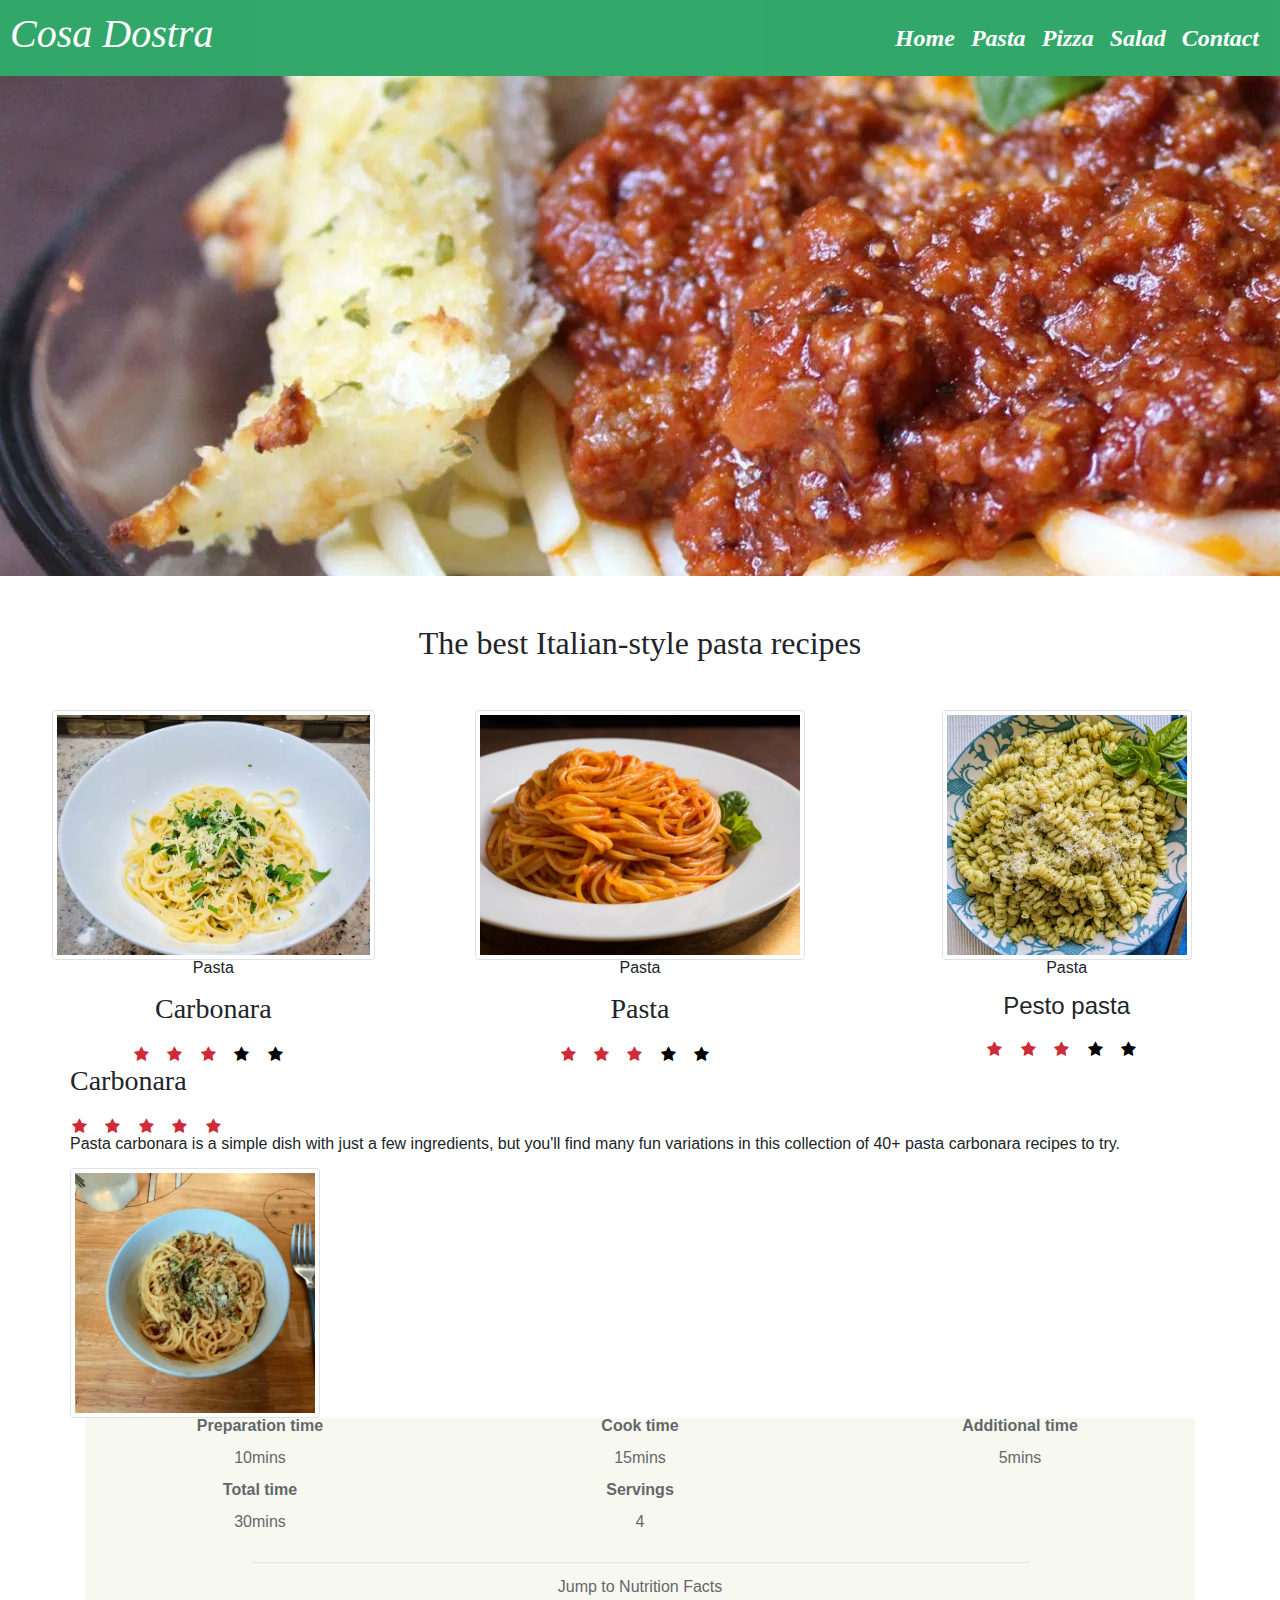
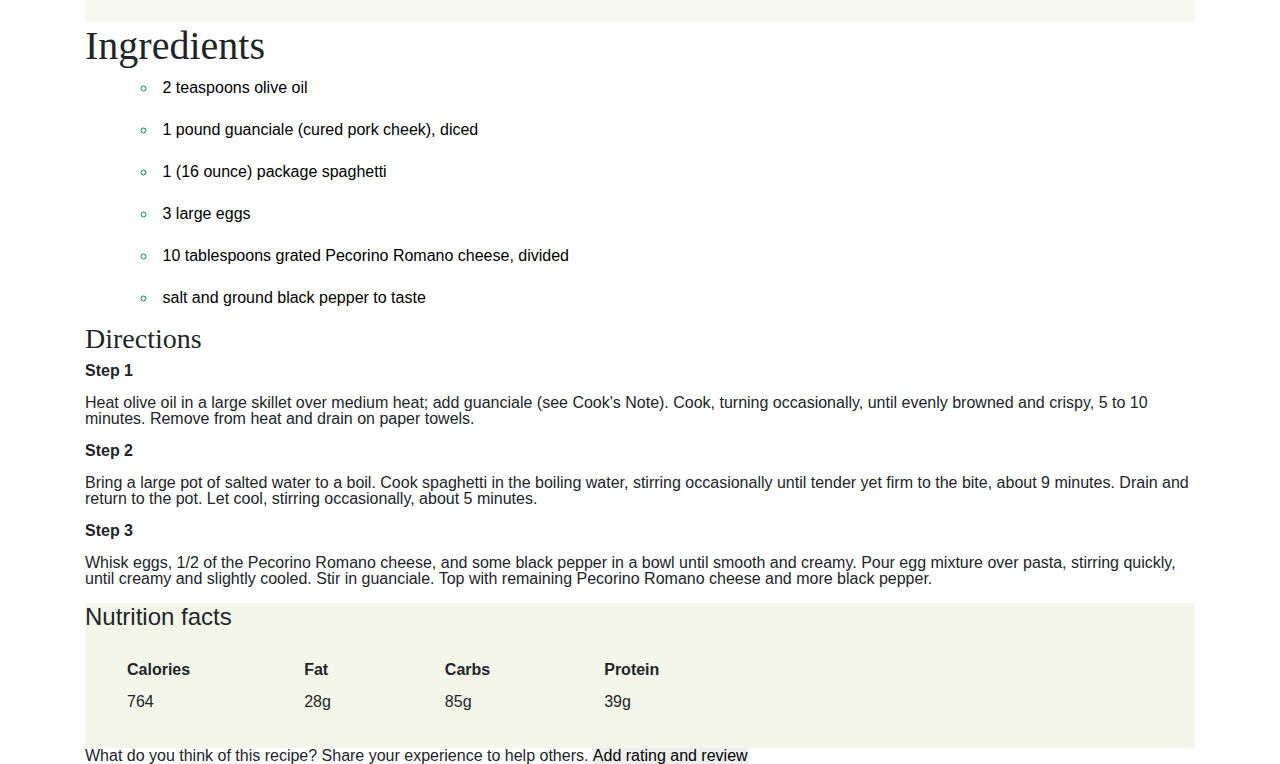
==== commit 14e119fd: "Merge branch 'main' of github.com:Apollosport/LetsCook" ====
--- a/Pasta/index.html
+++ b/Pasta/index.html
@@ -2,65 +2,91 @@
 <html lang="en">
 
 <head>
-    <link rel="stylesheet" href="style.css" />
     <meta charset="UTF-8">
     <meta http-equiv="X-UA-Compatible" content="IE=edge">
     <meta name="viewport" content="width=device-width, initial-scale=1.0">
     <!--Bootstrap CSS -->
     <link rel="stylesheet" href="https://cdn.jsdelivr.net/npm/bootstrap@4.3.1/dist/css/bootstrap.min.css" integrity="sha384-ggOyR0iXCbMQv3Xipma34MD+dH/1fQ784/j6cY/iJTQUOhcWr7x9JvoRxT2MZw1T" crossorigin="anonymous">
+    <link rel="stylesheet" href="style.css" />
     <title>The best Italian-style pasta recipes</title>
 </head>
 
 <body>
  <div class="pasta">
-    <nav>
-        <!--Here the navigation comes-->
-    </nav>
+    <div class="nav-container">
+        <div class="row">
+            <div class="col-3">
+                <h1 class="cosadostra">Cosa&nbsp;Dostra</h1>
+            </div>
+            <div class="col-9 align-self-end justify-content-end align-content-end">
+                <div class="row justify-content-end">
+                    <ul id="home">
+                        <li><a href="#" class="">Home</a>
+                        </li>
+                        <li>
+                            <a href="./Pasta/index.html" class="">Pasta</a>
+                        </li>
+                        <li>
+                            <a
+                            href="./Pizza/index.html" class="">Pizza</a>
+                        </li>
+                        <li>
+                            <a
+                            href="./Salad/index.html" class="">Salad</a>
+                        </li>
+                        <li>
+                            <a href="#contact" class="">Contact</a>
+                        </li>
+                    </ul>
+                </div>
+            </div>
+        </div>
+    </div>
     <div class="pasta-recepies">
         <div class="main-image">
             <image src="../assets/pasta-main-image.jpg"></image>
             <div class="container-fluid">
                 <h2 class="text-center my-5">The best Italian-style pasta recipes</h2>
                 <div class="row">
-                <div class="col-sm">
-                    <image class="img-thumbnail mx-auto d-block" src="../assets/spagetti-aglio-e-olio.jpg"></image>
-                    <p class="text-center">Pasta</p>
-                    <h3 class="text-weight-bolt text-center">Carbonara</h3>
-                    <div class="raiting">
-                        <link rel="stylesheet" href="https://cdnjs.cloudflare.com/ajax/libs/font-awesome/4.7.0/css/font-awesome.min.css">
-                        <span class="fa fa-star checked"></span>
-                        <span class="fa fa-star checked"></span>
-                        <span class="fa fa-star checked"></span>
-                        <span class="fa fa-star"></span>
-                        <span class="fa fa-star"></span>
-                    </div>
-                </div>
-                <div class="col-sm">
-                    <image class="img-thumbnail mx-auto d-block" src="../assets/pasta.jpg"></image>
-                    <p class="text-center">Pasta</p>
-                    <h3 class="text-weight-bolt text-center">Pasta</h3>
-                    <div class="raiting">
-                        <link rel="stylesheet" href="https://cdnjs.cloudflare.com/ajax/libs/font-awesome/4.7.0/css/font-awesome.min.css">
-                        <span class="fa fa-star checked"></span>
-                        <span class="fa fa-star checked"></span>
-                        <span class="fa fa-star checked"></span>
-                        <span class="fa fa-star"></span>
-                        <span class="fa fa-star"></span>
-                    </div>
-                </div>
-                <div class="col-sm">
-                    <image class="img-thumbnail mx-auto d-block" src="../assets/pesto-pasta.jpg"></image>
-                    <p class="text-center">Pasta</p>
-                    <h4 class="text-center">Pesto pasta</h4>
-                    <div class="raiting">
-                        <link rel="stylesheet" href="https://cdnjs.cloudflare.com/ajax/libs/font-awesome/4.7.0/css/font-awesome.min.css">
-                        <span class="fa fa-star checked"></span>
-                        <span class="fa fa-star checked"></span>
-                        <span class="fa fa-star checked"></span>
-                        <span class="fa fa-star"></span>
-                        <span class="fa fa-star"></span>
-                    </div>
-                </div>
+                    <div class="col-sm-4">
+                        <img class="img-thumbnail mx-auto d-block" src="../assets/spagetti-aglio-e-olio.jpg"></img>
+                        <p class="text-center">Pasta</p>
+                        <h3 class="text-weight-bolt text-center">Carbonara</h3>
+                        <div class="raiting">
+                            <link rel="stylesheet" href="https://cdnjs.cloudflare.com/ajax/libs/font-awesome/4.7.0/css/font-awesome.min.css">
+                            <span class="fa fa-star checked"></span>
+                            <span class="fa fa-star checked"></span>
+                            <span class="fa fa-star checked"></span>
+                            <span class="fa fa-star"></span>
+                            <span class="fa fa-star"></span>
+                        </div>
+                    </div>
+                    <div class="col-sm-4">
+                        <img class="img-thumbnail mx-auto d-block" src="../assets/pasta.jpg"></img>
+                        <p class="text-center">Pasta</p>
+                        <h3 class="text-weight-bolt text-center">Pasta</h3>
+                        <div class="raiting">
+                            <link rel="stylesheet" href="https://cdnjs.cloudflare.com/ajax/libs/font-awesome/4.7.0/css/font-awesome.min.css">
+                            <span class="fa fa-star checked"></span>
+                            <span class="fa fa-star checked"></span>
+                            <span class="fa fa-star checked"></span>
+                            <span class="fa fa-star"></span>
+                            <span class="fa fa-star"></span>
+                        </div>
+                    </div>
+                    <div class="col-sm-4">
+                        <img class="img-thumbnail mx-auto d-block" src="../assets/pesto-pasta.jpg"></img>
+                        <p class="text-center">Pasta</p>
+                        <h4 class="text-center">Pesto pasta</h4>
+                        <div class="raiting">
+                            <link rel="stylesheet" href="https://cdnjs.cloudflare.com/ajax/libs/font-awesome/4.7.0/css/font-awesome.min.css">
+                            <span class="fa fa-star checked"></span>
+                            <span class="fa fa-star checked"></span>
+                            <span class="fa fa-star checked"></span>
+                            <span class="fa fa-star"></span>
+                            <span class="fa fa-star"></span>
+                        </div>
+                    </div>
                 </div>
             </div>
             <div class="full-recepie">
@@ -88,7 +114,7 @@
                             <img class="img-thumbnail px-auto" src="../assets/carbonara.jpg">
                         </div>
                 </div>
-                <div class="recipe-data bg-success">
+                <div class="recipe-data">
                     <div class="row">
                         <div class="col-sm">
                             <p class="font-weight-bold text-center">Preparation time</p>
@@ -115,46 +141,84 @@
                         <div class="col-sm">
                         </div>
                     </div>
-                    <br>
-                    <p>Jump to Nutrition Facts</p>
+                    <hr>
+                    <div class="jump-to">
+                        <p  class="text-center">Jump to Nutrition Facts</p>
+                    </div>
                 </div>
                 <div class="ingredients">
                     <h1>Ingredients</h1>
                     <ul>
-                        <li>2 teaspoons olive oil</li>
-                        <li>1 pound guanciale (cured pork cheek), diced</li>
-                        <li>1 (16 ounce) package spaghetti</li>
-                        <li>3 large eggs</li>
-                        <li>10 tablespoons grated Pecorino Romano cheese, divided</li>
-                        <li>salt and ground black pepper to taste</li>
+                        <li>
+                            <span>
+                                2 teaspoons olive oil
+                            </span>
+                            
+                        </li>
+                        <br>
+                        <li>
+                            <span>
+                                1 pound guanciale (cured pork cheek), diced
+                            </span>
+                        </li>
+                        <br>
+                        <li>
+                            <span>
+                            1 (16 ounce) package spaghetti
+                            <span>
+                        </li>
+                        <br>
+                        <li>
+                            <span>
+                            3 large eggs
+                            </span>
+                        </li>
+                        <br>
+                        <li>
+                            <span>
+                            10 tablespoons grated Pecorino Romano cheese, divided
+                            </span>
+                        </li>
+                        <br>
+                        <li>
+                            <span>
+                                salt and ground black pepper to taste
+                            </span>
+                        </li>
                     </ul>
                 </div>
                 <div class="directions">
-                    <h1>Directions</h1>
-                    <h2>Step 1</h2>
+                    <h3>Directions</h3>
+                    <p class="font-weight-bold">Step 1</p>
                     <p>Heat olive oil in a large skillet over medium heat; add guanciale (see Cook's Note). Cook, turning occasionally, until evenly browned and crispy, 5 to 10 minutes. Remove from heat and drain on paper towels.</p>
-                    <h2>Step 2</h2>
+                    <p class="font-weight-bold">Step 2</p>
                     <p>Bring a large pot of salted water to a boil. Cook spaghetti in the boiling water, stirring occasionally until tender yet firm to the bite, about 9 minutes. Drain and return to the pot. Let cool, stirring occasionally, about 5 minutes.</p>
-                    <h2>Step 3</h2>
+                    <p class="font-weight-bold">Step 3</p>
                     <p>Whisk eggs, 1/2 of the Pecorino Romano cheese, and some black pepper in a bowl until smooth and creamy. Pour egg mixture over pasta, stirring quickly, until creamy and slightly cooled. Stir in guanciale. Top with remaining Pecorino Romano cheese and more black pepper.</p>
                 </div>
-                <div class="nutrition facts">
-                    <h2>Nutrition facts</h2>
-                    <div class="calories">
-                        <h3>Calories</h3>
-                        <p>764</p>
-                    </div>
-                    <div class="fat">
-                        <h3>Fat</h3>
-                        <p>28g</p>
-                    </div>
-                    <div class="carbs">
-                        <h3>Carbs</h3>
-                        <p>85g</p>
-                    </div>
-                    <div class="protein">
-                        <h3>Protein</h3>
-                        <p>39g</p>
+                <div class="nutrition-facts">
+                    <div class="row">
+                        <div class="col">
+                            <h4>Nutrition facts</h4>
+                        </div>
+                    </div>
+                    <div class="row">
+                        <div class="col-xs">
+                            <p class="font-weight-bold">Calories</p>
+                            <p>764</p>
+                        </div>
+                        <div class="col-xs">
+                            <p class="font-weight-bold">Fat</p>
+                            <p>28g</p>
+                        </div>
+                        <div class="col-xs">
+                            <p class="font-weight-bold">Carbs</p>
+                            <p>85g</p>
+                        </div>
+                        <div class="col-xs">
+                            <p class="font-weight-bold">Protein</p>
+                            <p>39g</p>
+                        </div>
                     </div>
                 </div>
             <div class="votation">
--- a/Pasta/style.css
+++ b/Pasta/style.css
@@ -2,14 +2,6 @@
    v2.0 | 20110126
    License: none (public domain)
 */
-@import url('https://fonts.googleapis.com/css2?family=Fasthand&family=Libre+Baskerville:ital,wght@0,400;0,700;1,400&display=swap');
-
-p {
-	font-family: Fasthand;
-}
-h1,h2,h3 {
-	font-family: "Libre Baskerville", serif;
-}
 * {
 	margin: 0;
 	padding: 0;
@@ -41,16 +33,100 @@
 	border-collapse: collapse;
 	border-spacing: 0;
 }
+body::-webkit-scrollbar{
+  display: none;
+}
+
+@import url('https://fonts.googleapis.com/css2?family=Fasthand&family=Libre+Baskerville:ital,wght@0,400;0,700;1,400&display=swap');
+@import url('https://fonts.googleapis.com/css?family=Open+Sans&display=swap');
+@import url('https://fonts.googleapis.com/css2?family=Fasthand&family=Libre+Baskerville:ital,wght@0,400;0,700;1,400&display=swap');
+
+
+.nav-container {
+	padding: 10px;
+  background-color: #009246;
+  color:white;
+  opacity: 0.8;
+  font-family: Fasthand, serif;
+  font-style:italic;
+  width:100;
+}
+
+
+.nav-container ul li a {
+  font-size: 1.5em;
+  font-weight: bold;
+  border-radius: 20px;
+  padding: 6px;
+  color:white;	
+}
+
+.nav-container ul li a:hover {
+background: white;
+color: #009246;
+text-decoration: none;  
+}
+
+li {
+  display: inline-block;
+  margin-top: 10px;
+}
+
+ul {
+  margin-right: 20px;
+}
+
+header ul li a {
+  font-size: 1.5em;
+  font-weight: bold;
+  border-radius: 20px;
+  padding: 6px;
+  color:white;	
+}
+
+header ul li a:hover {
+background: white;
+color: #009246;
+text-decoration: none;  
+}
+
+h1,h2,h3 {
+	font-family: "Libre Baskerville", serif;
+}
+* {
+	margin: 0;
+	padding: 0;
+	border: 0;
+	font-size: 100%;
+	font: inherit;
+	vertical-align: baseline;
+}
+/* HTML5 display-role reset for older browsers */
+article, aside, details, figcaption, figure, 
+footer, header, hgroup, menu, nav, section {
+	display: block;
+}
+body {
+	line-height: 1;
+}
+.nav-container ol, ul {
+	list-style: none;
+}
+blockquote, q {
+	quotes: none;
+}
+blockquote:before, blockquote:after,
+q:before, q:after {
+	content: '';
+	content: none;
+}
+table {
+	border-collapse: collapse;
+	border-spacing: 0;
+}
 .pasta div {
 	border:2 px solid black;
 }
-.col-sm {
-	border:2 px solid black;
-	justify-content: center;
-}
-.col-sm img{
-	max-width: 70%;
-}
 .recepie-image img {
 	max-width: 50%; 	
 }
@@ -58,7 +134,7 @@
 	max-height: 20%;
 }
 .raiting .checked {
-  color: orange;
+  color: #CE2B37;
 }
 .carbonara {
 	border: 2 px solid black;
@@ -68,15 +144,35 @@
 	padding-left: 10%;
 }
 .recipe-data {
+	background-color: #f5f6ea;
 	opacity: 0.7;
+}
+.recipe-data .jump-to {
+	padding-left: auto;
+	padding-right: auto;
+	padding-bottom: 1%;
+}
+.recipe-data hr {
+	color: black;
+	width: 70%;
+	margin-left: auto;
+	margin-right: auto;
 }
 .ingredients ul {
 	padding-left: 5%;
+}
+.ingredients ul > li {
+	color: #009246;
 	display: list-item;
+	list-style-position: inside;
 	list-style-type: circle;
 }
-.ingredient ul > li {
-	color: #009246;
+.ingredients ul > li:hover {
+	color: #CE2B37;
+	
+}
+.ingredients ul>li span {
+	color: black;
 }
 .raiting {
     overflow: hidden; 
@@ -88,4 +184,19 @@
     /* float:left;  remove */
     margin: 10px 10px 0 0;
     padding: 2px 2px;
+}
+.nutrition-facts {
+	background-color: #f5f6ea;
+}
+.nutrition-facts .row {
+	padding-bottom: 2%;
+}
+.nutrition-facts .row .col-xs {
+	padding-right: 5%;
+	padding-left: 5%;
+}
+
+.img-thumbnail {
+	max-width: max-content;
+  max-height: 250px;
 }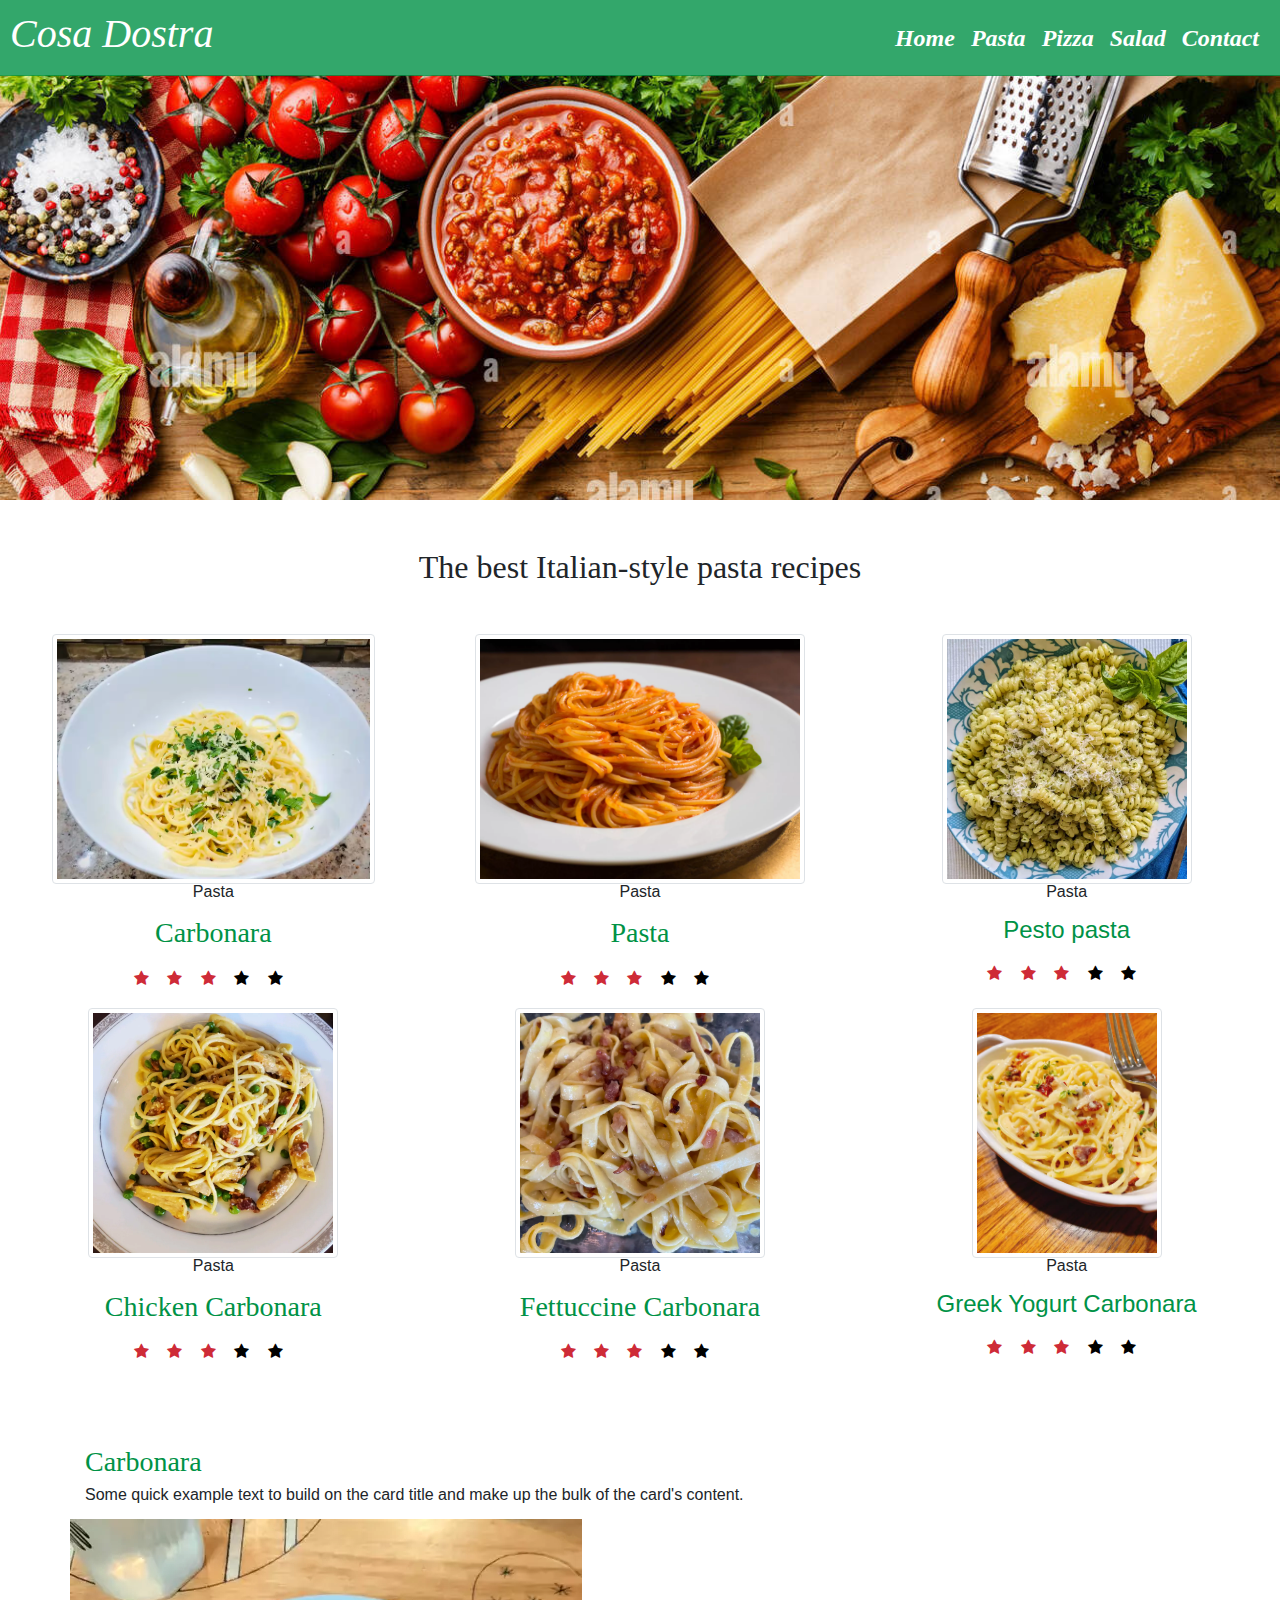
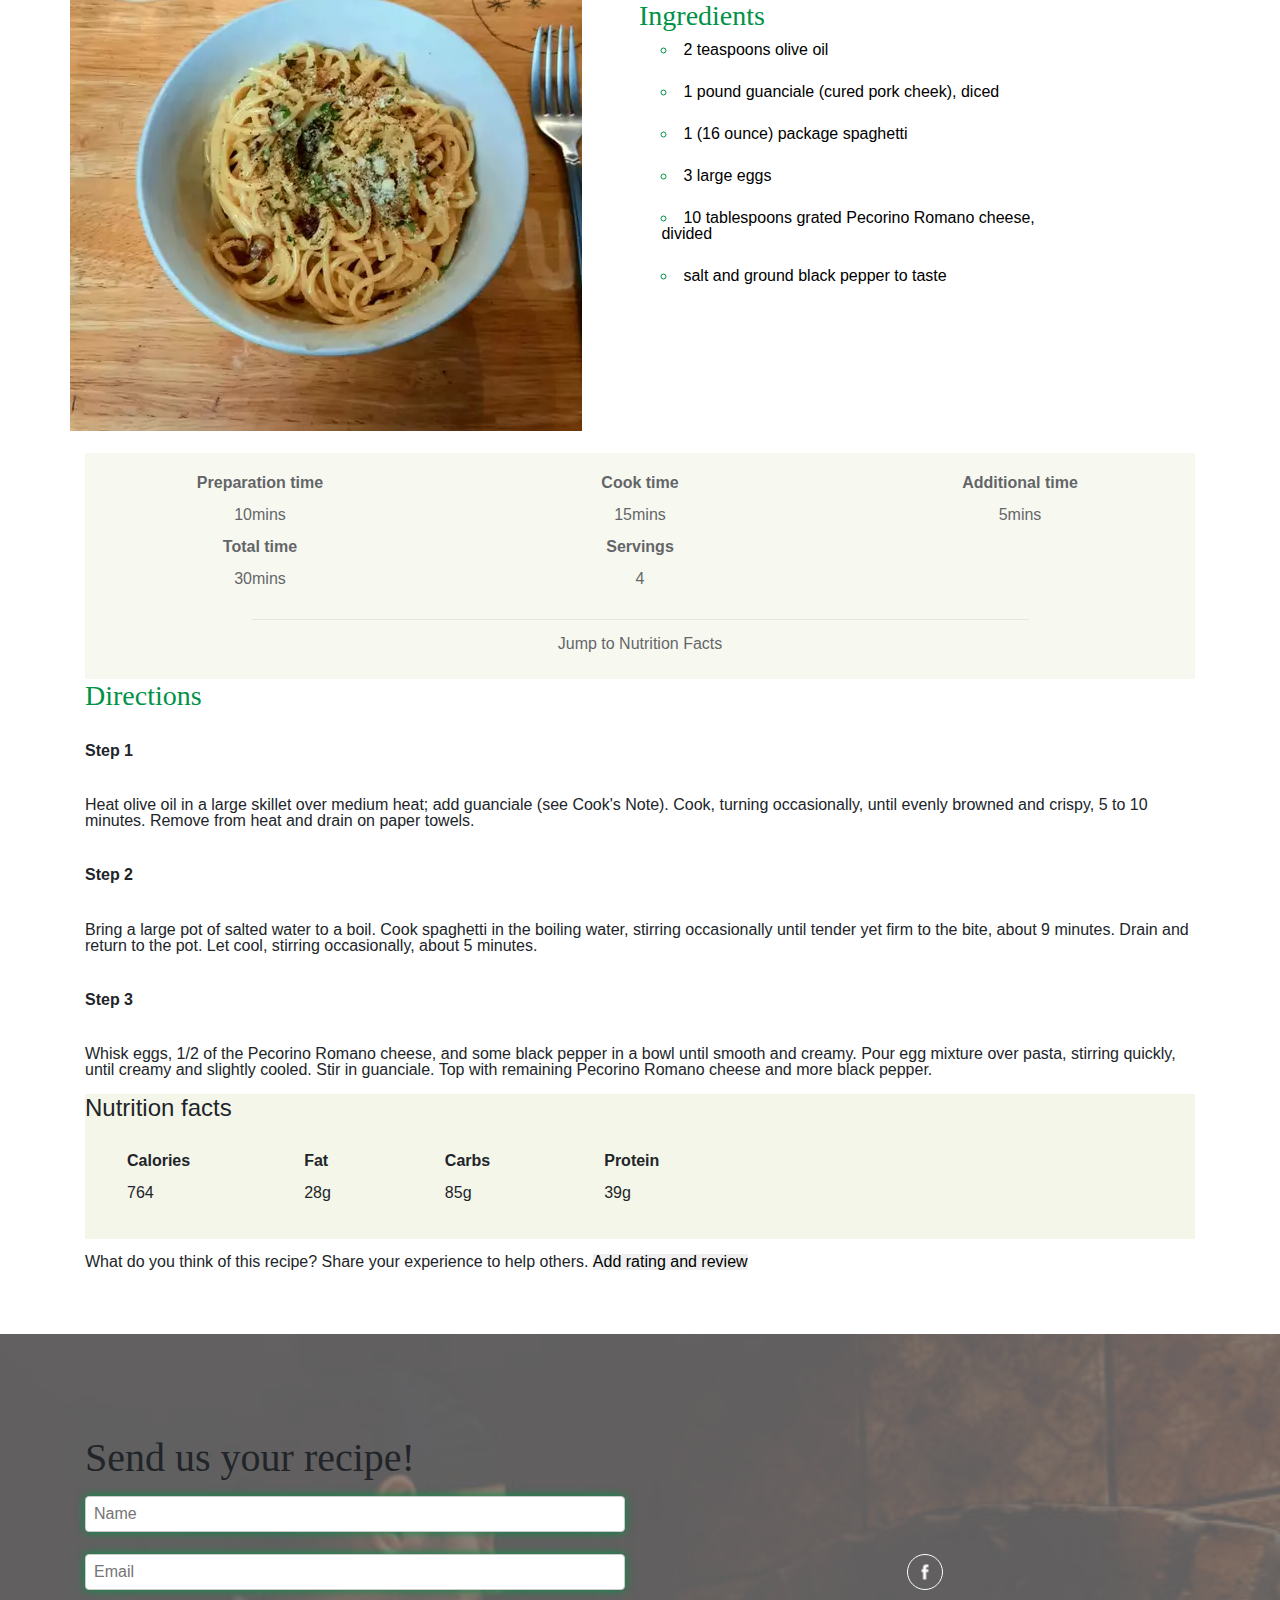
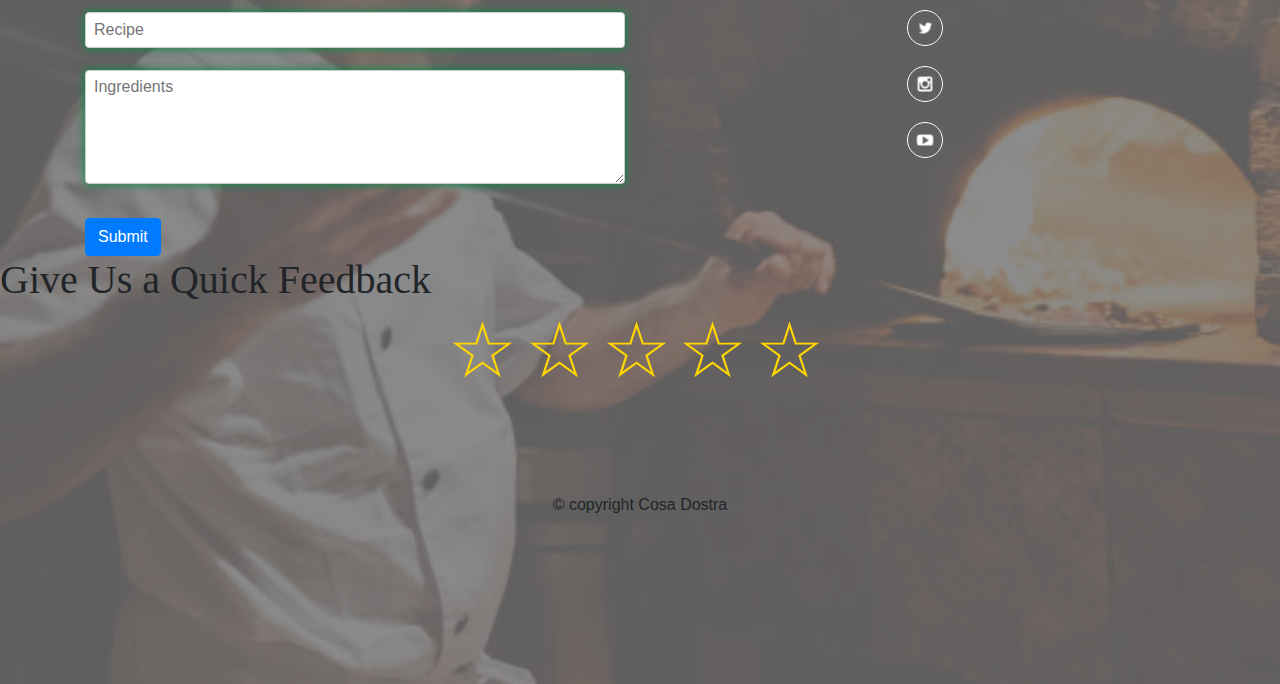
==== commit a4d17a4e: "Merge pull request #15 from Apollosport/anna-branch" ====
--- a/Pasta/index.html
+++ b/Pasta/index.html
@@ -44,14 +44,14 @@
     </div>
     <div class="pasta-recepies">
         <div class="main-image">
-            <image src="../assets/pasta-main-image.jpg"></image>
+            <div class="img" src="../assets/welcome_img.jpg"></div>
             <div class="container-fluid">
                 <h2 class="text-center my-5">The best Italian-style pasta recipes</h2>
                 <div class="row">
                     <div class="col-sm-4">
                         <img class="img-thumbnail mx-auto d-block" src="../assets/spagetti-aglio-e-olio.jpg"></img>
                         <p class="text-center">Pasta</p>
-                        <h3 class="text-weight-bolt text-center">Carbonara</h3>
+                        <h3 class="text-weight-bolt text-center highlight">Carbonara</h3>
                         <div class="raiting">
                             <link rel="stylesheet" href="https://cdnjs.cloudflare.com/ajax/libs/font-awesome/4.7.0/css/font-awesome.min.css">
                             <span class="fa fa-star checked"></span>
@@ -64,7 +64,7 @@
                     <div class="col-sm-4">
                         <img class="img-thumbnail mx-auto d-block" src="../assets/pasta.jpg"></img>
                         <p class="text-center">Pasta</p>
-                        <h3 class="text-weight-bolt text-center">Pasta</h3>
+                        <h3 class="text-weight-bolt text-center highlight">Pasta</h3>
                         <div class="raiting">
                             <link rel="stylesheet" href="https://cdnjs.cloudflare.com/ajax/libs/font-awesome/4.7.0/css/font-awesome.min.css">
                             <span class="fa fa-star checked"></span>
@@ -77,7 +77,48 @@
                     <div class="col-sm-4">
                         <img class="img-thumbnail mx-auto d-block" src="../assets/pesto-pasta.jpg"></img>
                         <p class="text-center">Pasta</p>
-                        <h4 class="text-center">Pesto pasta</h4>
+                        <h4 class="text-center highlight">Pesto pasta</h4>
+                        <div class="raiting">
+                            <link rel="stylesheet" href="https://cdnjs.cloudflare.com/ajax/libs/font-awesome/4.7.0/css/font-awesome.min.css">
+                            <span class="fa fa-star checked"></span>
+                            <span class="fa fa-star checked"></span>
+                            <span class="fa fa-star checked"></span>
+                            <span class="fa fa-star"></span>
+                            <span class="fa fa-star"></span>
+                        </div>
+                    </div>
+                </div>
+                <div class="row">
+                    <div class="col-sm-4">
+                        <img class="img-thumbnail mx-auto d-block" src="../assets/pasta-chicken-carbonara.jpg"></img>
+                        <p class="text-center">Pasta</p>
+                        <h3 class="text-weight-bolt text-center highlight">Chicken Carbonara</h3>
+                        <div class="raiting">
+                            <link rel="stylesheet" href="https://cdnjs.cloudflare.com/ajax/libs/font-awesome/4.7.0/css/font-awesome.min.css">
+                            <span class="fa fa-star checked"></span>
+                            <span class="fa fa-star checked"></span>
+                            <span class="fa fa-star checked"></span>
+                            <span class="fa fa-star"></span>
+                            <span class="fa fa-star"></span>
+                        </div>
+                    </div>
+                    <div class="col-sm-4">
+                        <img class="img-thumbnail mx-auto d-block" src="../assets/pasta-fettuccini-carbonara.jpg"></img>
+                        <p class="text-center">Pasta</p>
+                        <h3 class="text-weight-bolt text-center highlight">Fettuccine Carbonara</h3>
+                        <div class="raiting">
+                            <link rel="stylesheet" href="https://cdnjs.cloudflare.com/ajax/libs/font-awesome/4.7.0/css/font-awesome.min.css">
+                            <span class="fa fa-star checked"></span>
+                            <span class="fa fa-star checked"></span>
+                            <span class="fa fa-star checked"></span>
+                            <span class="fa fa-star"></span>
+                            <span class="fa fa-star"></span>
+                        </div>
+                    </div>
+                    <div class="col-sm-4">
+                        <img class="img-thumbnail mx-auto d-block" src="../assets/pasta-greek-yogurt-carbonara.jpg"></img>
+                        <p class="text-center">Pasta</p>
+                        <h4 class="text-center highlight">Greek Yogurt Carbonara</h4>
                         <div class="raiting">
                             <link rel="stylesheet" href="https://cdnjs.cloudflare.com/ajax/libs/font-awesome/4.7.0/css/font-awesome.min.css">
                             <span class="fa fa-star checked"></span>
@@ -92,26 +133,65 @@
             <div class="full-recepie">
                 <div class="container">
                     <div class="row">
-                        <div class="column-sm">
-                            <h3>Carbonara</h3>
-                            <div class="raiting">
-                                <link rel="stylesheet" href="https://cdnjs.cloudflare.com/ajax/libs/font-awesome/4.7.0/css/font-awesome.min.css">
-                                <span class="fa fa-star checked"></span>
-                                <span class="fa fa-star checked"></span>
-                                <span class="fa fa-star checked"></span>
-                                <span class="fa fa-star checked"></span>
-                                <span class="fa fa-star checked"></span>
+                        <div class="col-8">
+                            <h3 class="text-left highlight">Carbonara</h3>
+                            <p class="text-left">Some quick example text to build on the card title and make up the bulk of the card's content.</p>
+                        </div>
+                        <div col-4>
+                            
+                        </div>
+                    </div>
+                        <div class="row">
+                            <div class="column-sm-4">
+                                <div>
+                                    <img class="" src="../assets/carbonara.jpg" alt="Pasta Carbonara">
+                                </div>
                             </div>
-                        </div>
-                    </div>
-                    <div class="row">
-                        <div class="column-ml">
-                            <p>Pasta carbonara is a simple dish with just a few ingredients, but you'll find many fun variations in this collection of 40+ pasta carbonara recipes to try.</p>
-                        </div>
-                    </div>
-                    <div class="row">
-                        <div class="column-sm">
-                            <img class="img-thumbnail px-auto" src="../assets/carbonara.jpg">
+                            <div class="ingredients column-sm-8">
+                                <div>
+                                <h3 class="highlight">Ingredients</h3>
+                                <ul>
+                                    <li>
+                                        <span>
+                                            2 teaspoons olive oil
+                                        </span>
+                                        
+                                    </li>
+                                    <br>
+                                    <li>
+                                        <span>
+                                            1 pound guanciale (cured pork cheek), diced
+                                        </span>
+                                    </li>
+                                    <br>
+                                    <li>
+                                        <span>
+                                        1 (16 ounce) package spaghetti
+                                        <span>
+                                    </li>
+                                    <br>
+                                    <li>
+                                        <span>
+                                        3 large eggs
+                                        </span>
+                                    </li>
+                                    <br>
+                                    <li>
+                                        <span>
+                                        10 tablespoons grated Pecorino Romano cheese, divided
+                                        </span>
+                                    </li>
+                                    <br>
+                                    <li>
+                                        <span>
+                                            salt and ground black pepper to taste
+                                        </span>
+                                    </li>
+                                </ul>
+                            </div>
+                        </div>
+                    <div class="row">
+                        
                         </div>
                 </div>
                 <div class="recipe-data">
@@ -146,49 +226,9 @@
                         <p  class="text-center">Jump to Nutrition Facts</p>
                     </div>
                 </div>
-                <div class="ingredients">
-                    <h1>Ingredients</h1>
-                    <ul>
-                        <li>
-                            <span>
-                                2 teaspoons olive oil
-                            </span>
-                            
-                        </li>
-                        <br>
-                        <li>
-                            <span>
-                                1 pound guanciale (cured pork cheek), diced
-                            </span>
-                        </li>
-                        <br>
-                        <li>
-                            <span>
-                            1 (16 ounce) package spaghetti
-                            <span>
-                        </li>
-                        <br>
-                        <li>
-                            <span>
-                            3 large eggs
-                            </span>
-                        </li>
-                        <br>
-                        <li>
-                            <span>
-                            10 tablespoons grated Pecorino Romano cheese, divided
-                            </span>
-                        </li>
-                        <br>
-                        <li>
-                            <span>
-                                salt and ground black pepper to taste
-                            </span>
-                        </li>
-                    </ul>
-                </div>
+               
                 <div class="directions">
-                    <h3>Directions</h3>
+                    <h3 class="highlight">Directions</h3>
                     <p class="font-weight-bold">Step 1</p>
                     <p>Heat olive oil in a large skillet over medium heat; add guanciale (see Cook's Note). Cook, turning occasionally, until evenly browned and crispy, 5 to 10 minutes. Remove from heat and drain on paper towels.</p>
                     <p class="font-weight-bold">Step 2</p>
@@ -226,6 +266,50 @@
             What do you think of this recipe? Share your experience to help others.
             <button>Add rating and review</button>
         </div>
+    </div>
+</div>
 </body>
 
+<footer>
+    <div class="container contact">
+      <div class="row">
+        <div class="col-6">
+    <div class="form">
+      <h1>Send us your recipe!</h1>
+      <form action="action_page.php" id="contact">
+        <div class="info">
+          <input type="text" name="name" placeholder="Name" />
+          <input type="text" name="mail" placeholder="Email" />
+          <input type="text" name="recipe" placeholder="Recipe" />            
+        </div>
+        <div>
+          <textarea rows="6" placeholder="Ingredients"></textarea>
+        </div>
+        <button type="submit" href="action_page.php" class="btn btn-primary">Submit</button>
+      </form>
+    </div>
+  </div>
+  <div class="col-6 socialcol">
+    <div class="social d-flex flex-column align-items-center">
+      <a href="http://www.facebook.com"><img src="../assets/facebook.svg" alt="Facebook" class="social"></a>
+      <a href="http://www.twitter.com"><img src="../assets/twitter.svg" alt="Twitter" class="social"></a>
+      <a href="http://www.instagram.com"><img src="../assets/instagram.svg" alt="Instagram" class="social"></a>
+      <a href="http://www.youtube.com"><img src="../assets/youtube.svg" alt="YouTube" class="social"></a>
+       </div>      
+  </div>    
+  </div>
+  </div>
+  <h1>Give Us a Quick Feedback</h1>
+  
+  <div class="rating">
+  
+    <input type="radio" name="rating" value="5" id="5"><label for="5">☆</label>
+    <input type="radio" name="rating" value="4" id="4"><label for="4">☆</label>
+    <input type="radio" name="rating" value="3" id="3"><label for="3">☆</label>
+    <input type="radio" name="rating" value="2" id="2"><label for="2">☆</label>
+    <input type="radio" name="rating" value="1" id="1"><label for="1">☆</label>
+  </div>
+  <p class="copy text-center">&copy; copyright Cosa Dostra</p>
+  </footer>
+
 </html>--- a/Pasta/style.css
+++ b/Pasta/style.css
@@ -15,9 +15,9 @@
 footer, header, hgroup, menu, nav, section {
 	display: block;
 }
-body {
+/*body {
 	line-height: 1;
-}
+}*/
 ol, ul {
 	list-style: none;
 }
@@ -49,9 +49,10 @@
   opacity: 0.8;
   font-family: Fasthand, serif;
   font-style:italic;
-  width:100;
-}
-
+  position: fixed;
+  width: 100%;
+  z-index: 1;
+}
 
 .nav-container ul li a {
   font-size: 1.5em;
@@ -66,7 +67,12 @@
 color: #009246;
 text-decoration: none;  
 }
-
+.highlight {
+  color: #009246;
+}
+.highlight:hover {
+  color: #CE2B37;
+}
 li {
   display: inline-block;
   margin-top: 10px;
@@ -130,8 +136,11 @@
 .recepie-image img {
 	max-width: 50%; 	
 }
-.main-image image {
-	max-height: 20%;
+.main-image .img {
+	background: url(../assets/welcome_img.jpg) no-repeat center center fixed;
+	width: 100%;
+	height: 500px;
+	background-size: contain;
 }
 .raiting .checked {
   color: #CE2B37;
@@ -144,8 +153,10 @@
 	padding-left: 10%;
 }
 .recipe-data {
+  margin-top: 2%;
 	background-color: #f5f6ea;
 	opacity: 0.7;
+  padding-top: 2%;
 }
 .recipe-data .jump-to {
 	padding-left: auto;
@@ -158,6 +169,10 @@
 	margin-left: auto;
 	margin-right: auto;
 }
+.ingredients {
+	padding-top: 7%;
+	padding-left: 5%;
+}
 .ingredients ul {
 	padding-left: 5%;
 }
@@ -177,6 +192,7 @@
 .raiting {
     overflow: hidden; 
     text-align: center;
+		padding-bottom: 5%;
 }
 .raiting span {
     color: black;
@@ -199,4 +215,93 @@
 .img-thumbnail {
 	max-width: max-content;
   max-height: 250px;
-}+}
+.full-recepie {
+	padding-top: 5%;
+	padding-bottom: 5%;
+}
+.directions p {
+  padding-top: 2%;
+  line-height: 1,5 em;
+}
+footer {
+  background-image: url("../assets/pizzabäcker.3.png");
+  background-size: cover;
+  background-repeat: no-repeat;
+  background-position: center;
+  height: 950px;
+  background-color: whitesmoke;
+}
+
+.contact h1 {
+  font-family: Fasthand, serif;
+}
+
+input[type="text"],
+input[type="search"],
+textarea {
+  width: 100%;
+  padding: 8px;
+  border: 1px solid #ccc;
+  border-radius: 4px;
+  box-sizing: border-box;
+  margin-top: 6px;
+  margin-bottom: 16px;
+  resize: vertical;
+  box-shadow: 0 0 10px #009246;
+}
+
+input[type="submit"]:hover {
+  background-color: #009246;
+}
+
+button {
+  margin-top: 15px !important;
+}
+.form,
+.copy {
+  margin-top: 100px;
+}
+.socialcol {
+  margin-top: 200px;
+}
+
+.social {
+  padding: 10px;
+  width: auto;
+}
+.rating {
+  display: flex;
+  flex-direction: row-reverse;
+  justify-content: center;
+}
+
+.rating > input{ display:none;}
+
+.rating > label {
+  position: relative;
+    width: 1em;
+    font-size: 6vw;
+    color: #FFD600;
+    cursor: pointer;
+}
+.rating > label::before{ 
+  content: "\2605";
+  position: absolute;
+  opacity: 0;
+}
+.rating > label:hover:before,
+.rating > label:hover ~ label:before {
+  opacity: 1 !important;
+}
+
+.rating > input:checked ~ label:before{
+  opacity:1;
+}
+
+.rating:hover > input:checked ~ label:before{ opacity: 0.4; }
+
+@media only screen and (max-width: 600px) {
+  h1{font-size: 14px;}
+  p{font-size: 12px;}
+}
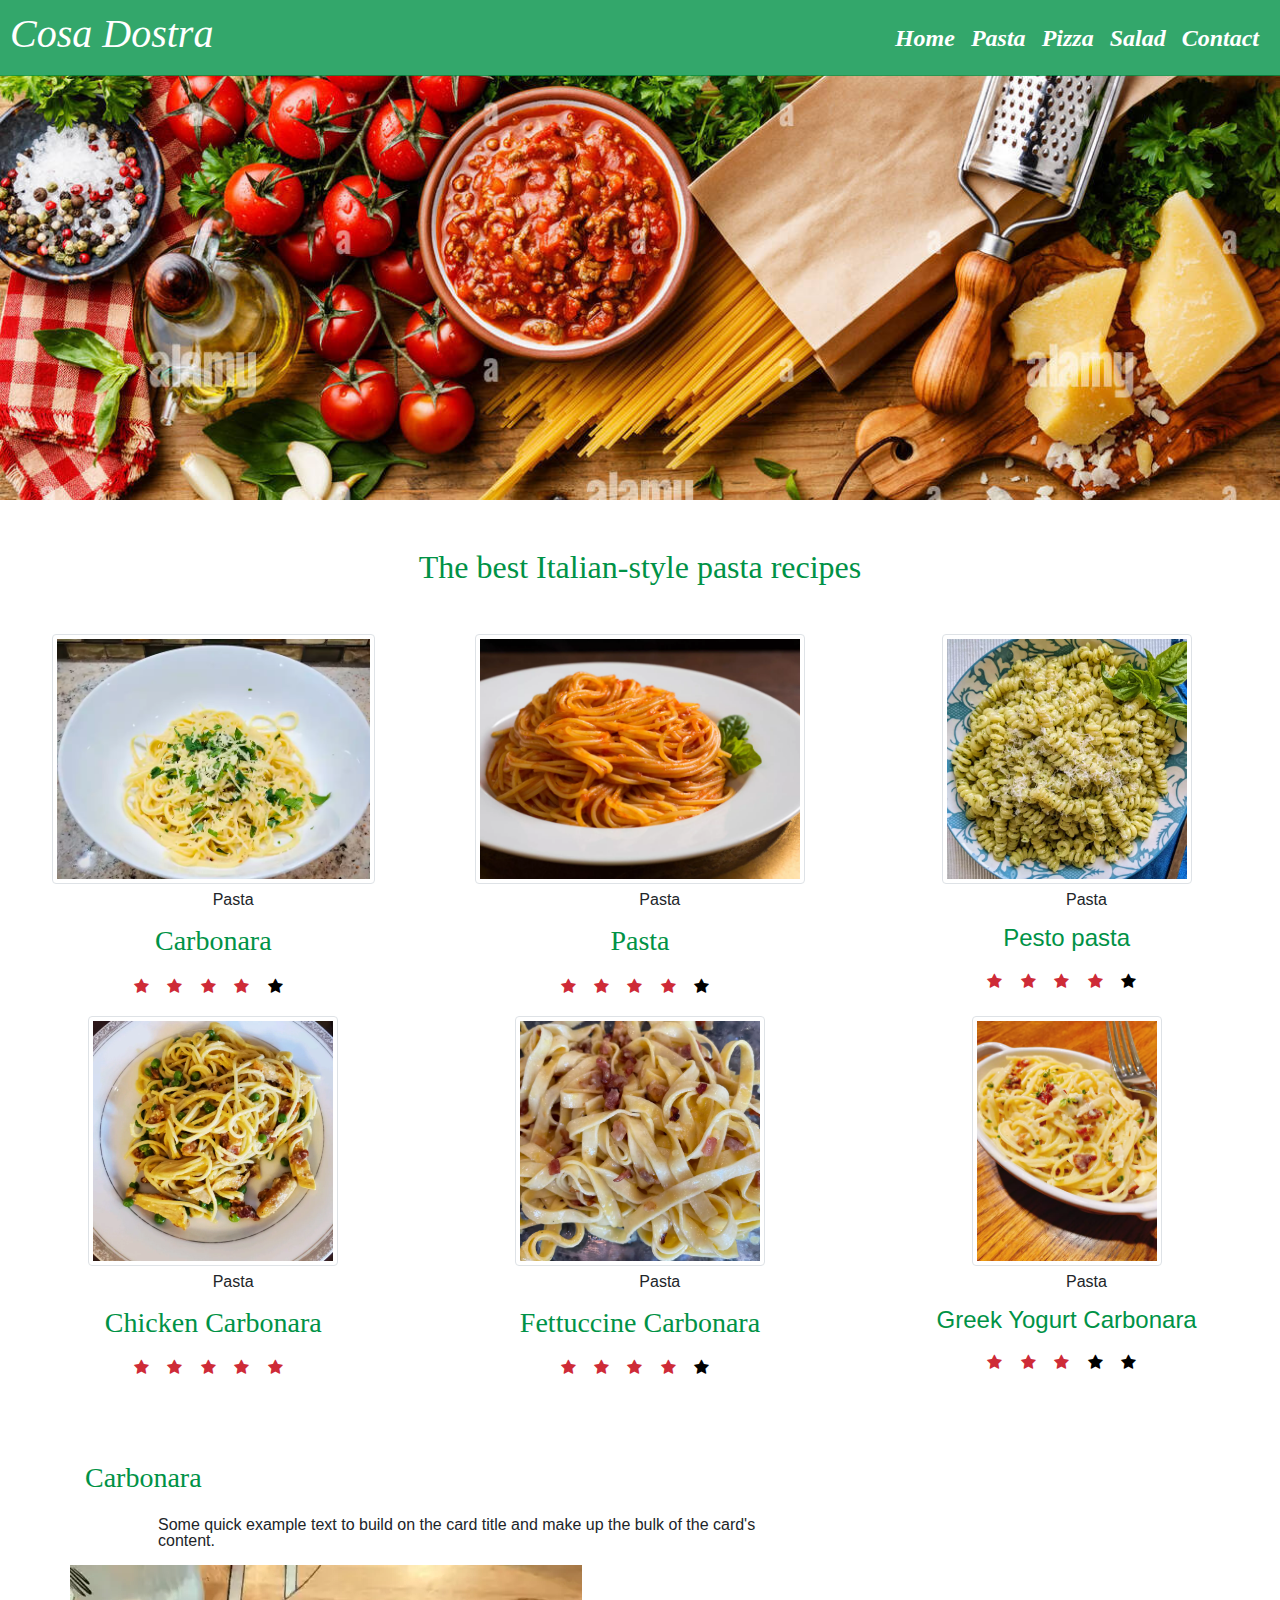
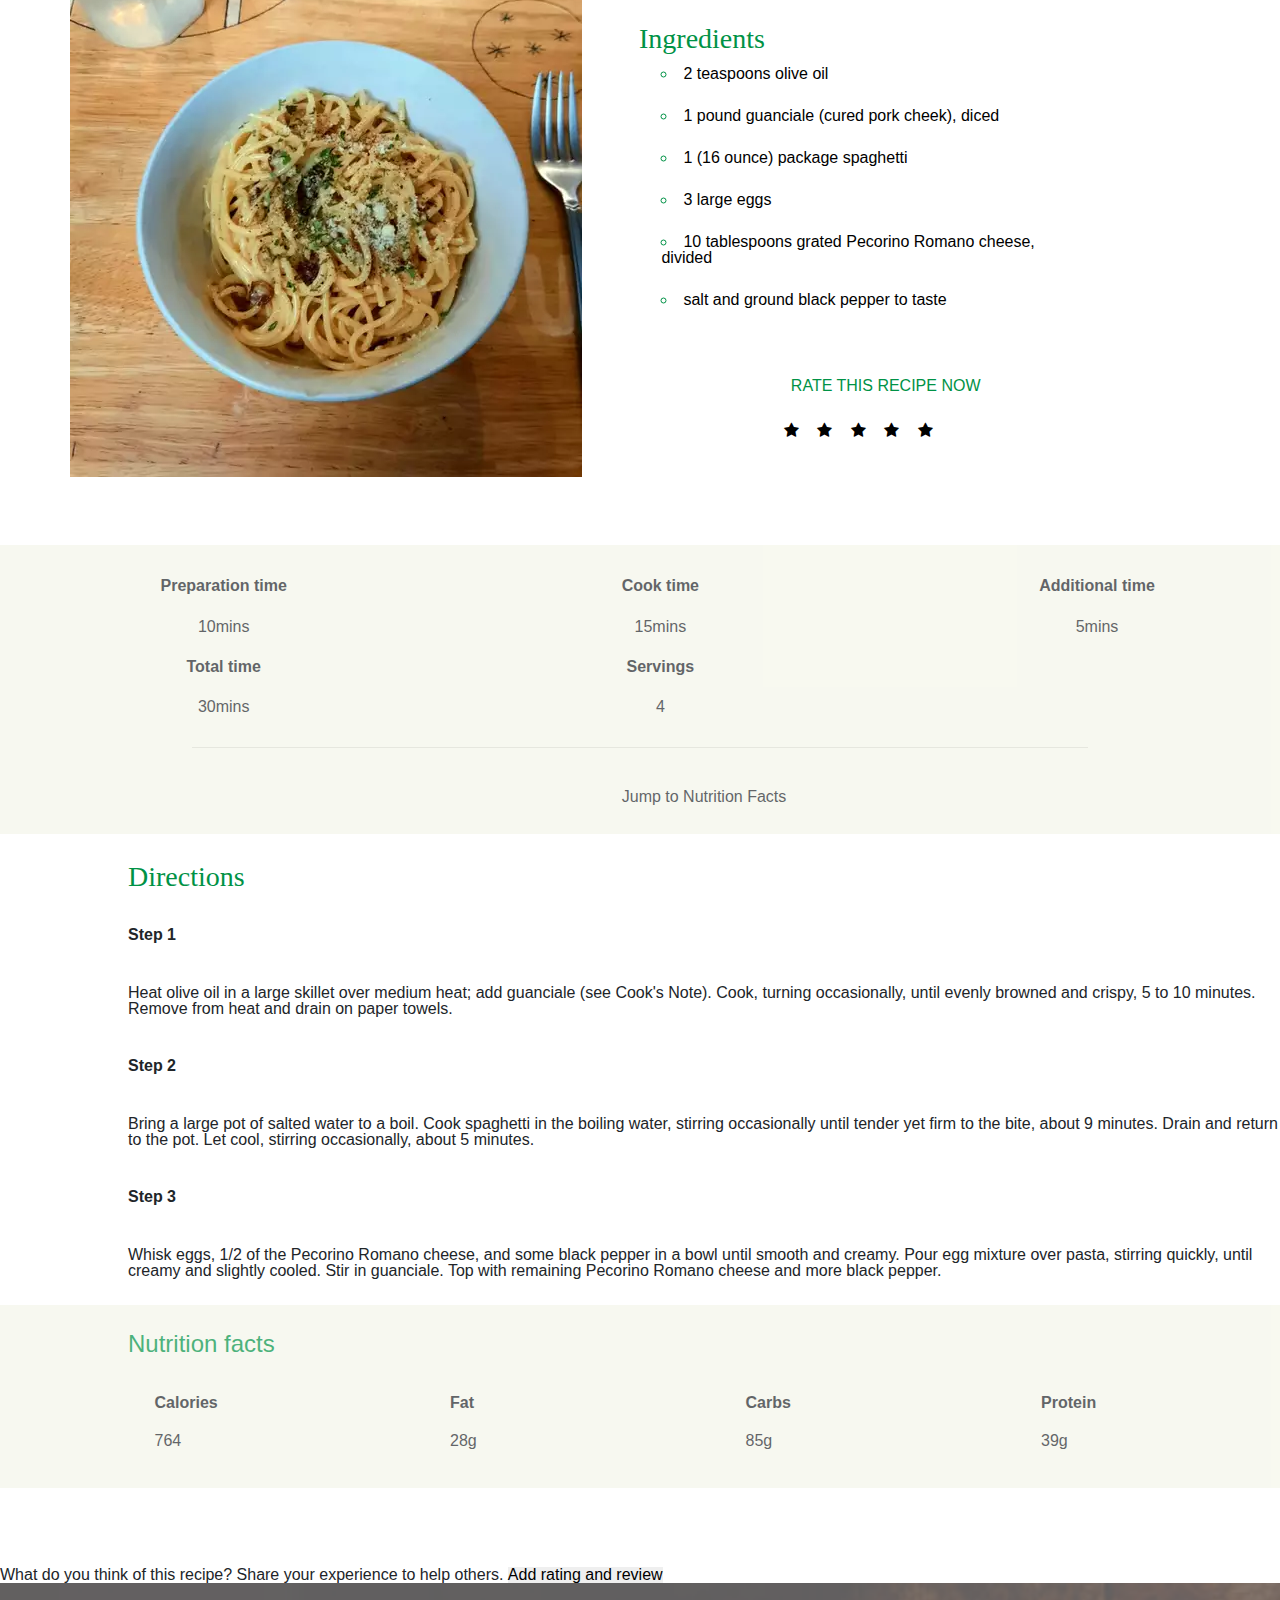
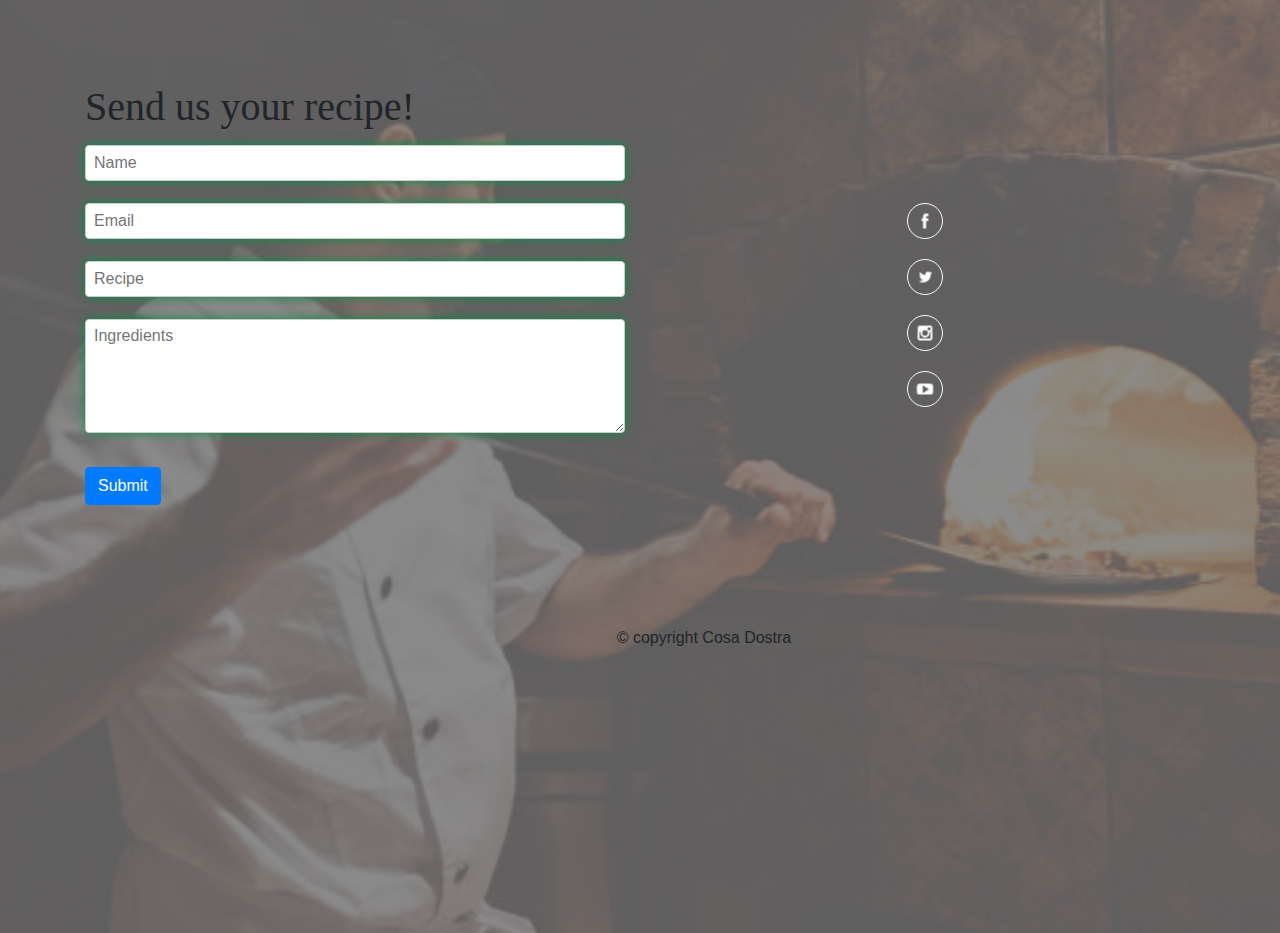
==== commit 0616216f: "changing some paddings" ====
--- a/Pasta/index.html
+++ b/Pasta/index.html
@@ -45,110 +45,110 @@
     <div class="pasta-recepies">
         <div class="main-image">
             <div class="img" src="../assets/welcome_img.jpg"></div>
-            <div class="container-fluid">
-                <h2 class="text-center my-5">The best Italian-style pasta recipes</h2>
-                <div class="row">
-                    <div class="col-sm-4">
-                        <img class="img-thumbnail mx-auto d-block" src="../assets/spagetti-aglio-e-olio.jpg"></img>
-                        <p class="text-center">Pasta</p>
-                        <h3 class="text-weight-bolt text-center highlight">Carbonara</h3>
-                        <div class="raiting">
-                            <link rel="stylesheet" href="https://cdnjs.cloudflare.com/ajax/libs/font-awesome/4.7.0/css/font-awesome.min.css">
-                            <span class="fa fa-star checked"></span>
-                            <span class="fa fa-star checked"></span>
-                            <span class="fa fa-star checked"></span>
-                            <span class="fa fa-star"></span>
-                            <span class="fa fa-star"></span>
+        </div>
+        <div class="container-fluid">
+            <h2 class="text-center my-5 highlight">The best Italian-style pasta recipes</h2>
+            <div class="row">
+                <div class="col-sm-4">
+                    <img class="img-thumbnail mx-auto d-block" src="../assets/spagetti-aglio-e-olio.jpg"></img>
+                    <p class="text-center">Pasta</p>
+                    <h3 class="text-weight-bolt text-center highlight">Carbonara</h3>
+                    <div class="raiting">
+                        <link rel="stylesheet" href="https://cdnjs.cloudflare.com/ajax/libs/font-awesome/4.7.0/css/font-awesome.min.css">
+                        <span class="fa fa-star checked"></span>
+                        <span class="fa fa-star checked"></span>
+                        <span class="fa fa-star checked"></span>
+                        <span class="fa fa-star checked"></span>
+                        <span class="fa fa-star"></span>
+                    </div>
+                </div>
+                <div class="col-sm-4">
+                    <img class="img-thumbnail mx-auto d-block" src="../assets/pasta.jpg"></img>
+                    <p class="text-center">Pasta</p>
+                    <h3 class="text-weight-bolt text-center highlight">Pasta</h3>
+                    <div class="raiting">
+                        <link rel="stylesheet" href="https://cdnjs.cloudflare.com/ajax/libs/font-awesome/4.7.0/css/font-awesome.min.css">
+                        <span class="fa fa-star checked"></span>
+                        <span class="fa fa-star checked"></span>
+                        <span class="fa fa-star checked"></span>
+                        <span class="fa fa-star checked"></span>
+                        <span class="fa fa-star"></span>
+                    </div>
+                </div>
+                <div class="col-sm-4">
+                    <img class="img-thumbnail mx-auto d-block" src="../assets/pesto-pasta.jpg"></img>
+                    <p class="text-center">Pasta</p>
+                    <h4 class="text-center highlight">Pesto pasta</h4>
+                    <div class="raiting">
+                        <link rel="stylesheet" href="https://cdnjs.cloudflare.com/ajax/libs/font-awesome/4.7.0/css/font-awesome.min.css">
+                        <span class="fa fa-star checked"></span>
+                        <span class="fa fa-star checked"></span>
+                        <span class="fa fa-star checked"></span>
+                        <span class="fa fa-star checked"></span>
+                        <span class="fa fa-star"></span>
+                    </div>
+                </div>
+            </div>
+            <div class="row">
+                <div class="col-sm-4">
+                    <img class="img-thumbnail mx-auto d-block" src="../assets/pasta-chicken-carbonara.jpg"></img>
+                    <p class="text-center">Pasta</p>
+                    <h3 class="text-weight-bolt text-center highlight">Chicken Carbonara</h3>
+                    <div class="raiting">
+                        <link rel="stylesheet" href="https://cdnjs.cloudflare.com/ajax/libs/font-awesome/4.7.0/css/font-awesome.min.css">
+                        <span class="fa fa-star checked"></span>
+                        <span class="fa fa-star checked"></span>
+                        <span class="fa fa-star checked"></span>
+                        <span class="fa fa-star checked"></span>
+                        <span class="fa fa-star checked"></span>
+                    </div>
+                </div>
+                <div class="col-sm-4">
+                    <img class="img-thumbnail mx-auto d-block" src="../assets/pasta-fettuccini-carbonara.jpg"></img>
+                    <p class="text-center">Pasta</p>
+                    <h3 class="text-weight-bolt text-center highlight">Fettuccine Carbonara</h3>
+                    <div class="raiting">
+                        <link rel="stylesheet" href="https://cdnjs.cloudflare.com/ajax/libs/font-awesome/4.7.0/css/font-awesome.min.css">
+                        <span class="fa fa-star checked"></span>
+                        <span class="fa fa-star checked"></span>
+                        <span class="fa fa-star checked"></span>
+                        <span class="fa fa-star checked"></span>
+                        <span class="fa fa-star"></span>
+                    </div>
+                </div>
+                <div class="col-sm-4">
+                    <img class="img-thumbnail mx-auto d-block" src="../assets/pasta-greek-yogurt-carbonara.jpg"></img>
+                    <p class="text-center">Pasta</p>
+                    <h4 class="text-center highlight">Greek Yogurt Carbonara</h4>
+                    <div class="raiting">
+                        <link rel="stylesheet" href="https://cdnjs.cloudflare.com/ajax/libs/font-awesome/4.7.0/css/font-awesome.min.css">
+                        <span class="fa fa-star checked"></span>
+                        <span class="fa fa-star checked"></span>
+                        <span class="fa fa-star checked"></span>
+                        <span class="fa fa-star chacked"></span>
+                        <span class="fa fa-star"></span>
+                    </div>
+                </div>
+            </div>
+        </div>
+        <div class="full-recepie">
+            <div class="container">
+                <div class="row">
+                    <div class="carbonara-full-recepie col-8">
+                        <h3 class="text-left highlight">Carbonara</h3>
+                        <p class="text-left">Some quick example text to build on the card title and make up the bulk of the card's content.</p>
+                    </div>
+                    <div col-4>   
+                    </div>
+                </div>
+                <div class="row">
+                    <div class="column-sm-6">
+                        <div>
+                            <img class="" src="../assets/carbonara.jpg" alt="Pasta Carbonara">
                         </div>
                     </div>
-                    <div class="col-sm-4">
-                        <img class="img-thumbnail mx-auto d-block" src="../assets/pasta.jpg"></img>
-                        <p class="text-center">Pasta</p>
-                        <h3 class="text-weight-bolt text-center highlight">Pasta</h3>
-                        <div class="raiting">
-                            <link rel="stylesheet" href="https://cdnjs.cloudflare.com/ajax/libs/font-awesome/4.7.0/css/font-awesome.min.css">
-                            <span class="fa fa-star checked"></span>
-                            <span class="fa fa-star checked"></span>
-                            <span class="fa fa-star checked"></span>
-                            <span class="fa fa-star"></span>
-                            <span class="fa fa-star"></span>
-                        </div>
-                    </div>
-                    <div class="col-sm-4">
-                        <img class="img-thumbnail mx-auto d-block" src="../assets/pesto-pasta.jpg"></img>
-                        <p class="text-center">Pasta</p>
-                        <h4 class="text-center highlight">Pesto pasta</h4>
-                        <div class="raiting">
-                            <link rel="stylesheet" href="https://cdnjs.cloudflare.com/ajax/libs/font-awesome/4.7.0/css/font-awesome.min.css">
-                            <span class="fa fa-star checked"></span>
-                            <span class="fa fa-star checked"></span>
-                            <span class="fa fa-star checked"></span>
-                            <span class="fa fa-star"></span>
-                            <span class="fa fa-star"></span>
-                        </div>
-                    </div>
-                </div>
-                <div class="row">
-                    <div class="col-sm-4">
-                        <img class="img-thumbnail mx-auto d-block" src="../assets/pasta-chicken-carbonara.jpg"></img>
-                        <p class="text-center">Pasta</p>
-                        <h3 class="text-weight-bolt text-center highlight">Chicken Carbonara</h3>
-                        <div class="raiting">
-                            <link rel="stylesheet" href="https://cdnjs.cloudflare.com/ajax/libs/font-awesome/4.7.0/css/font-awesome.min.css">
-                            <span class="fa fa-star checked"></span>
-                            <span class="fa fa-star checked"></span>
-                            <span class="fa fa-star checked"></span>
-                            <span class="fa fa-star"></span>
-                            <span class="fa fa-star"></span>
-                        </div>
-                    </div>
-                    <div class="col-sm-4">
-                        <img class="img-thumbnail mx-auto d-block" src="../assets/pasta-fettuccini-carbonara.jpg"></img>
-                        <p class="text-center">Pasta</p>
-                        <h3 class="text-weight-bolt text-center highlight">Fettuccine Carbonara</h3>
-                        <div class="raiting">
-                            <link rel="stylesheet" href="https://cdnjs.cloudflare.com/ajax/libs/font-awesome/4.7.0/css/font-awesome.min.css">
-                            <span class="fa fa-star checked"></span>
-                            <span class="fa fa-star checked"></span>
-                            <span class="fa fa-star checked"></span>
-                            <span class="fa fa-star"></span>
-                            <span class="fa fa-star"></span>
-                        </div>
-                    </div>
-                    <div class="col-sm-4">
-                        <img class="img-thumbnail mx-auto d-block" src="../assets/pasta-greek-yogurt-carbonara.jpg"></img>
-                        <p class="text-center">Pasta</p>
-                        <h4 class="text-center highlight">Greek Yogurt Carbonara</h4>
-                        <div class="raiting">
-                            <link rel="stylesheet" href="https://cdnjs.cloudflare.com/ajax/libs/font-awesome/4.7.0/css/font-awesome.min.css">
-                            <span class="fa fa-star checked"></span>
-                            <span class="fa fa-star checked"></span>
-                            <span class="fa fa-star checked"></span>
-                            <span class="fa fa-star"></span>
-                            <span class="fa fa-star"></span>
-                        </div>
-                    </div>
-                </div>
-            </div>
-            <div class="full-recepie">
-                <div class="container">
-                    <div class="row">
-                        <div class="col-8">
-                            <h3 class="text-left highlight">Carbonara</h3>
-                            <p class="text-left">Some quick example text to build on the card title and make up the bulk of the card's content.</p>
-                        </div>
-                        <div col-4>
-                            
-                        </div>
-                    </div>
-                        <div class="row">
-                            <div class="column-sm-4">
-                                <div>
-                                    <img class="" src="../assets/carbonara.jpg" alt="Pasta Carbonara">
-                                </div>
-                            </div>
-                            <div class="ingredients column-sm-8">
-                                <div>
+                        <div class="ingredients column-sm-6">
+                            <div>
                                 <h3 class="highlight">Ingredients</h3>
                                 <ul>
                                     <li>
@@ -189,83 +189,94 @@
                                     </li>
                                 </ul>
                             </div>
+                            <div class="raiting">
+                                <p class="highlight">RATE THIS RECIPE NOW</p>
+                                <link rel="stylesheet" href="https://cdnjs.cloudflare.com/ajax/libs/font-awesome/4.7.0/css/font-awesome.min.css">
+                                <span class="fa fa-star"></span>
+                                <span class="fa fa-star"></span>
+                                <span class="fa fa-star"></span>
+                                <span class="fa fa-star"></span>
+                                <span class="fa fa-star"></span>
+                            </div>
                         </div>
-                    <div class="row">
-                        
-                        </div>
-                </div>
-                <div class="recipe-data">
-                    <div class="row">
-                        <div class="col-sm">
-                            <p class="font-weight-bold text-center">Preparation time</p>
-                            <p class="text-center">10mins</p>
-                        </div>
-                        <div class="col-sm">
-                            <p class="font-weight-bold text-center">Cook time</p>
-                            <p class="text-center">15mins</p>
-                        </div>
-                        <div class="col-sm">
-                            <p class="font-weight-bold text-center">Additional time</p>
-                            <p class="text-center">5mins</p>
-                        </div>
-                    </div>
-                    <div class="row">
-                        <div class="col-sm">
-                            <p class="font-weight-bold text-center">Total time</p>
-                            <p class="text-center">30mins</p>
-                        </div>
-                        <div class="col-sm">
-                            <p class="font-weight-bold text-center">Servings</p>
-                            <p class="text-center">4</p>
-                        </div>
-                        <div class="col-sm">
-                        </div>
-                    </div>
-                    <hr>
-                    <div class="jump-to">
-                        <p  class="text-center">Jump to Nutrition Facts</p>
-                    </div>
-                </div>
-               
-                <div class="directions">
-                    <h3 class="highlight">Directions</h3>
-                    <p class="font-weight-bold">Step 1</p>
-                    <p>Heat olive oil in a large skillet over medium heat; add guanciale (see Cook's Note). Cook, turning occasionally, until evenly browned and crispy, 5 to 10 minutes. Remove from heat and drain on paper towels.</p>
-                    <p class="font-weight-bold">Step 2</p>
-                    <p>Bring a large pot of salted water to a boil. Cook spaghetti in the boiling water, stirring occasionally until tender yet firm to the bite, about 9 minutes. Drain and return to the pot. Let cool, stirring occasionally, about 5 minutes.</p>
-                    <p class="font-weight-bold">Step 3</p>
-                    <p>Whisk eggs, 1/2 of the Pecorino Romano cheese, and some black pepper in a bowl until smooth and creamy. Pour egg mixture over pasta, stirring quickly, until creamy and slightly cooled. Stir in guanciale. Top with remaining Pecorino Romano cheese and more black pepper.</p>
-                </div>
-                <div class="nutrition-facts">
-                    <div class="row">
-                        <div class="col">
-                            <h4>Nutrition facts</h4>
-                        </div>
-                    </div>
-                    <div class="row">
-                        <div class="col-xs">
-                            <p class="font-weight-bold">Calories</p>
-                            <p>764</p>
-                        </div>
-                        <div class="col-xs">
-                            <p class="font-weight-bold">Fat</p>
-                            <p>28g</p>
-                        </div>
-                        <div class="col-xs">
-                            <p class="font-weight-bold">Carbs</p>
-                            <p>85g</p>
-                        </div>
-                        <div class="col-xs">
-                            <p class="font-weight-bold">Protein</p>
-                            <p>39g</p>
-                        </div>
-                    </div>
-                </div>
-            <div class="votation">
-
-            What do you think of this recipe? Share your experience to help others.
-            <button>Add rating and review</button>
-        </div>
+                    </div>
+                    
+                <div class="row">
+                    
+                </div>
+            </div>
+            <div class="recipe-data">
+                <div class="row">
+                    <div class="col-sm">
+                        <p class="font-weight-bold text-center">Preparation time</p>
+                        <p class="text-center">10mins</p>
+                    </div>
+                    <div class="col-sm">
+                        <p class="font-weight-bold text-center">Cook time</p>
+                        <p class="text-center">15mins</p>
+                    </div>
+                    <div class="col-sm">
+                        <p class="font-weight-bold text-center">Additional time</p>
+                        <p class="text-center">5mins</p>
+                    </div>
+                </div>
+                <div class="row">
+                    <div class="col-sm">
+                        <p class="font-weight-bold text-center">Total time</p>
+                        <p class="text-center">30mins</p>
+                    </div>
+                    <div class="col-sm">
+                        <p class="font-weight-bold text-center">Servings</p>
+                        <p class="text-center">4</p>
+                    </div>
+                    <div class="col-sm">
+                    </div>
+                </div>
+                <hr>
+                <div class="jump-to">
+                    <p  class="text-center">Jump to Nutrition Facts</p>
+                </div>
+            </div>
+            
+            <div class="directions">
+                <h3 class="highlight">Directions</h3>
+                <p class="font-weight-bold">Step 1</p>
+                <p>Heat olive oil in a large skillet over medium heat; add guanciale (see Cook's Note). Cook, turning occasionally, until evenly browned and crispy, 5 to 10 minutes. Remove from heat and drain on paper towels.</p>
+                <p class="font-weight-bold">Step 2</p>
+                <p>Bring a large pot of salted water to a boil. Cook spaghetti in the boiling water, stirring occasionally until tender yet firm to the bite, about 9 minutes. Drain and return to the pot. Let cool, stirring occasionally, about 5 minutes.</p>
+                <p class="font-weight-bold">Step 3</p>
+                <p>Whisk eggs, 1/2 of the Pecorino Romano cheese, and some black pepper in a bowl until smooth and creamy. Pour egg mixture over pasta, stirring quickly, until creamy and slightly cooled. Stir in guanciale. Top with remaining Pecorino Romano cheese and more black pepper.</p>
+            </div>
+            <div class="nutrition-facts">
+                <div class="row">
+                    <div class="col-12">
+                        <h4 class="text-left highlight">Nutrition facts</h4>
+                    </div>
+                </div>
+                <div class="row">
+                    <div class="col-sm-3">
+                        <p class="font-weight-bold">Calories</p>
+                        <p>764</p>
+                    </div>
+                    <div class="col-sm-3">
+                        <p class="font-weight-bold">Fat</p>
+                        <p>28g</p>
+                    </div>
+                    <div class="col-sm-3">
+                        <p class="font-weight-bold">Carbs</p>
+                        <p>85g</p>
+                    </div>
+                    <div class="col-sm-3">
+                        <p class="font-weight-bold">Protein</p>
+                        <p>39g</p>
+                    </div>
+                </div>
+            </div>
+        </div>
+
+        What do you think of this recipe? Share your experience to help others.
+        <button>Add rating and review</button>
+    
     </div>
 </div>
 </body>
@@ -299,16 +310,6 @@
   </div>    
   </div>
   </div>
-  <h1>Give Us a Quick Feedback</h1>
-  
-  <div class="rating">
-  
-    <input type="radio" name="rating" value="5" id="5"><label for="5">☆</label>
-    <input type="radio" name="rating" value="4" id="4"><label for="4">☆</label>
-    <input type="radio" name="rating" value="3" id="3"><label for="3">☆</label>
-    <input type="radio" name="rating" value="2" id="2"><label for="2">☆</label>
-    <input type="radio" name="rating" value="1" id="1"><label for="1">☆</label>
-  </div>
   <p class="copy text-center">&copy; copyright Cosa Dostra</p>
   </footer>
 
--- a/Pasta/style.css
+++ b/Pasta/style.css
@@ -169,12 +169,19 @@
 	margin-left: auto;
 	margin-right: auto;
 }
+.carbonara-full-recepieh3, p {
+  padding-left: 0;
+}
 .ingredients {
-	padding-top: 7%;
+	padding-top: 5%;
 	padding-left: 5%;
+  padding-bottom: 5%;
 }
 .ingredients ul {
 	padding-left: 5%;
+}
+.ingredients ul {
+  padding-bottom: 10%;
 }
 .ingredients ul > li {
 	color: #009246;
@@ -202,7 +209,11 @@
     padding: 2px 2px;
 }
 .nutrition-facts {
+	margin-top: 2%;
 	background-color: #f5f6ea;
+	opacity: 0.7;
+  padding-top: 2%;
+  padding-left: 10%;
 }
 .nutrition-facts .row {
 	padding-bottom: 2%;
@@ -211,7 +222,9 @@
 	padding-right: 5%;
 	padding-left: 5%;
 }
-
+.nutrition-facts p {
+  padding-top: 2%;
+}
 .img-thumbnail {
 	max-width: max-content;
   max-height: 250px;
@@ -220,8 +233,9 @@
 	padding-top: 5%;
 	padding-bottom: 5%;
 }
-.directions p {
+.directions h3, p {
   padding-top: 2%;
+  padding-left: 10%;
   line-height: 1,5 em;
 }
 footer {
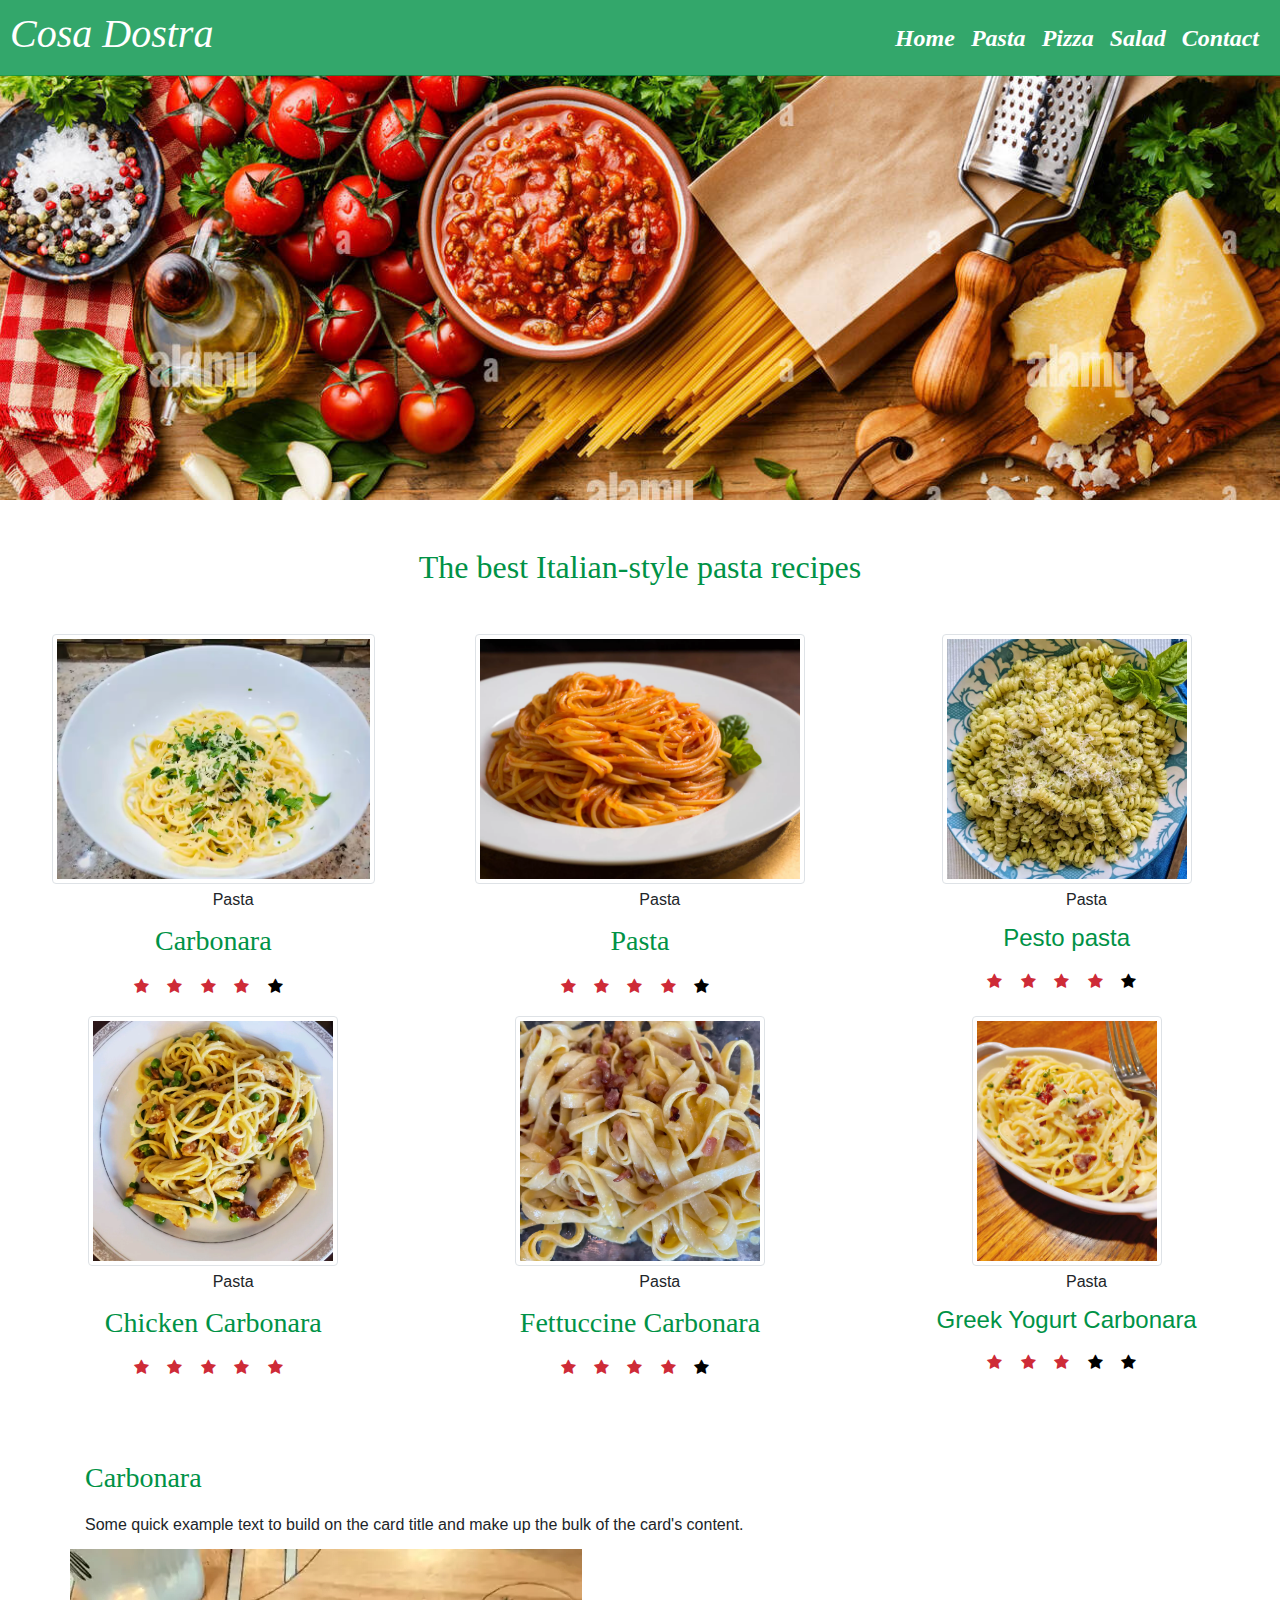
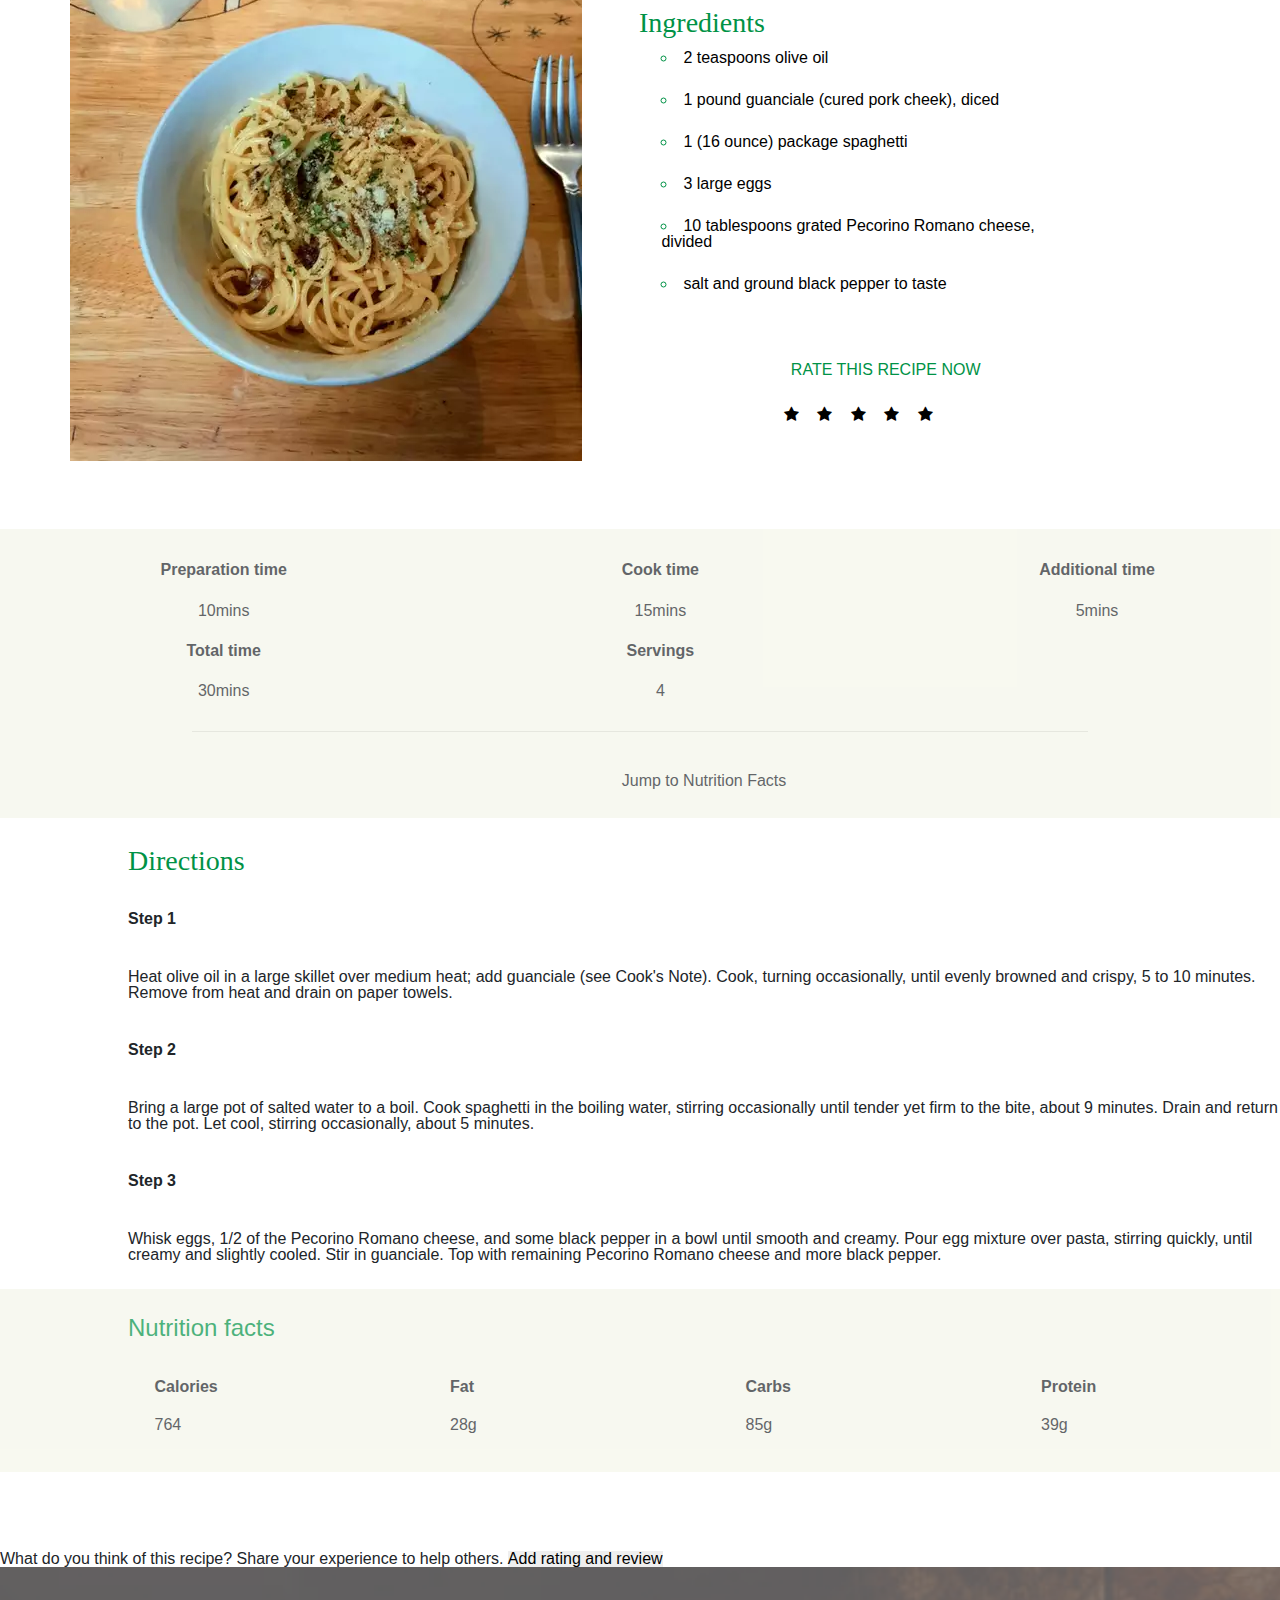
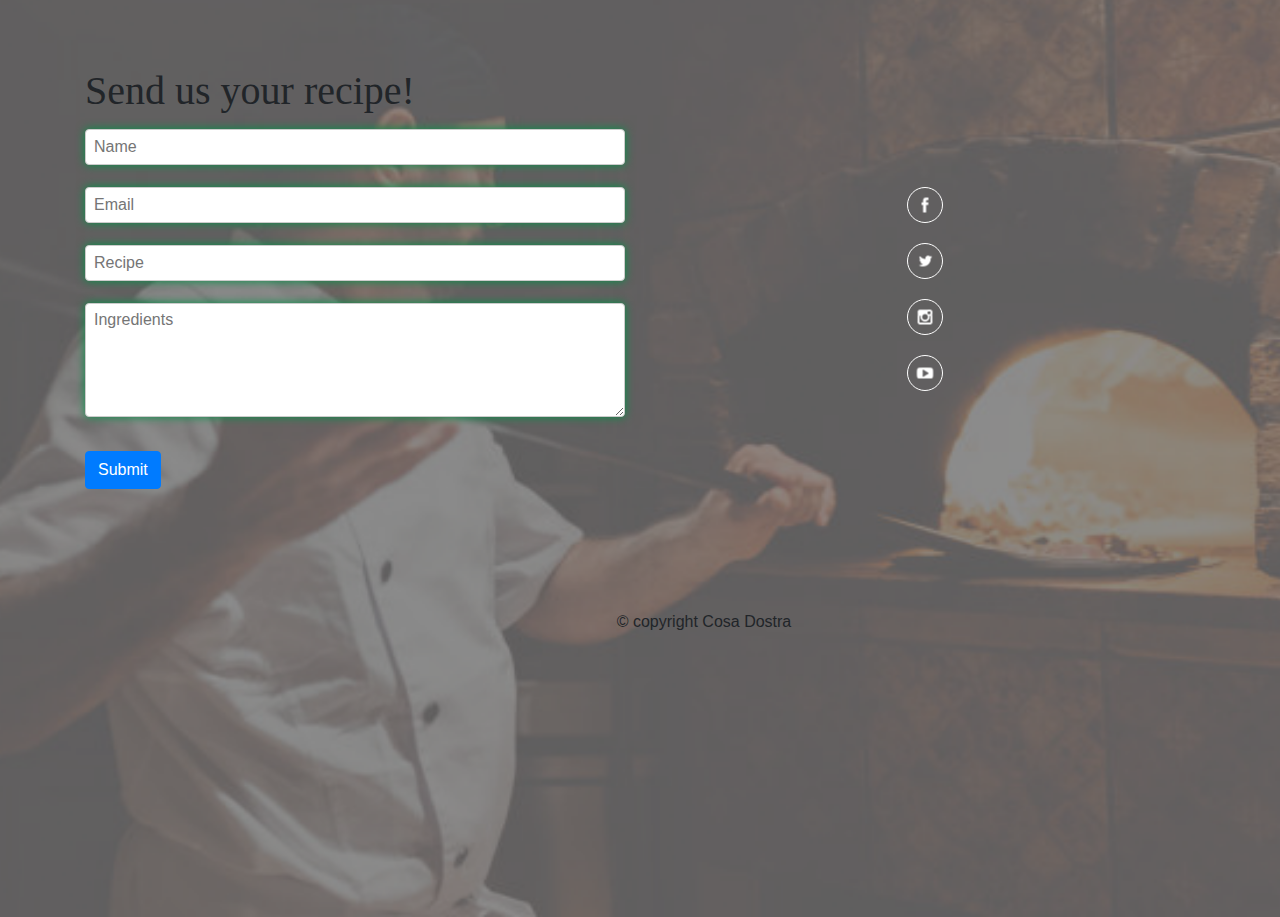
==== commit b23eb36c: "improved some text stylings" ====
--- a/Pasta/index.html
+++ b/Pasta/index.html
@@ -136,7 +136,7 @@
                 <div class="row">
                     <div class="carbonara-full-recepie col-8">
                         <h3 class="text-left highlight">Carbonara</h3>
-                        <p class="text-left">Some quick example text to build on the card title and make up the bulk of the card's content.</p>
+                        <p>Some quick example text to build on the card title and make up the bulk of the card's content.</p>
                     </div>
                     <div col-4>   
                     </div>
--- a/Pasta/style.css
+++ b/Pasta/style.css
@@ -146,7 +146,6 @@
   color: #CE2B37;
 }
 .carbonara {
-	border: 2 px solid black;
 	padding-left: auto;
 	padding-right: auto;
 	width: 70%;
@@ -169,8 +168,8 @@
 	margin-left: auto;
 	margin-right: auto;
 }
-.carbonara-full-recepieh3, p {
-  padding-left: 0;
+.carbonara-full-recepie p {
+  padding-left: 0%;
 }
 .ingredients {
 	padding-top: 5%;
@@ -200,6 +199,9 @@
     overflow: hidden; 
     text-align: center;
 		padding-bottom: 5%;
+}
+.ingredients .raiting span:hover {
+  color: #CE2B37;
 }
 .raiting span {
     color: black;
